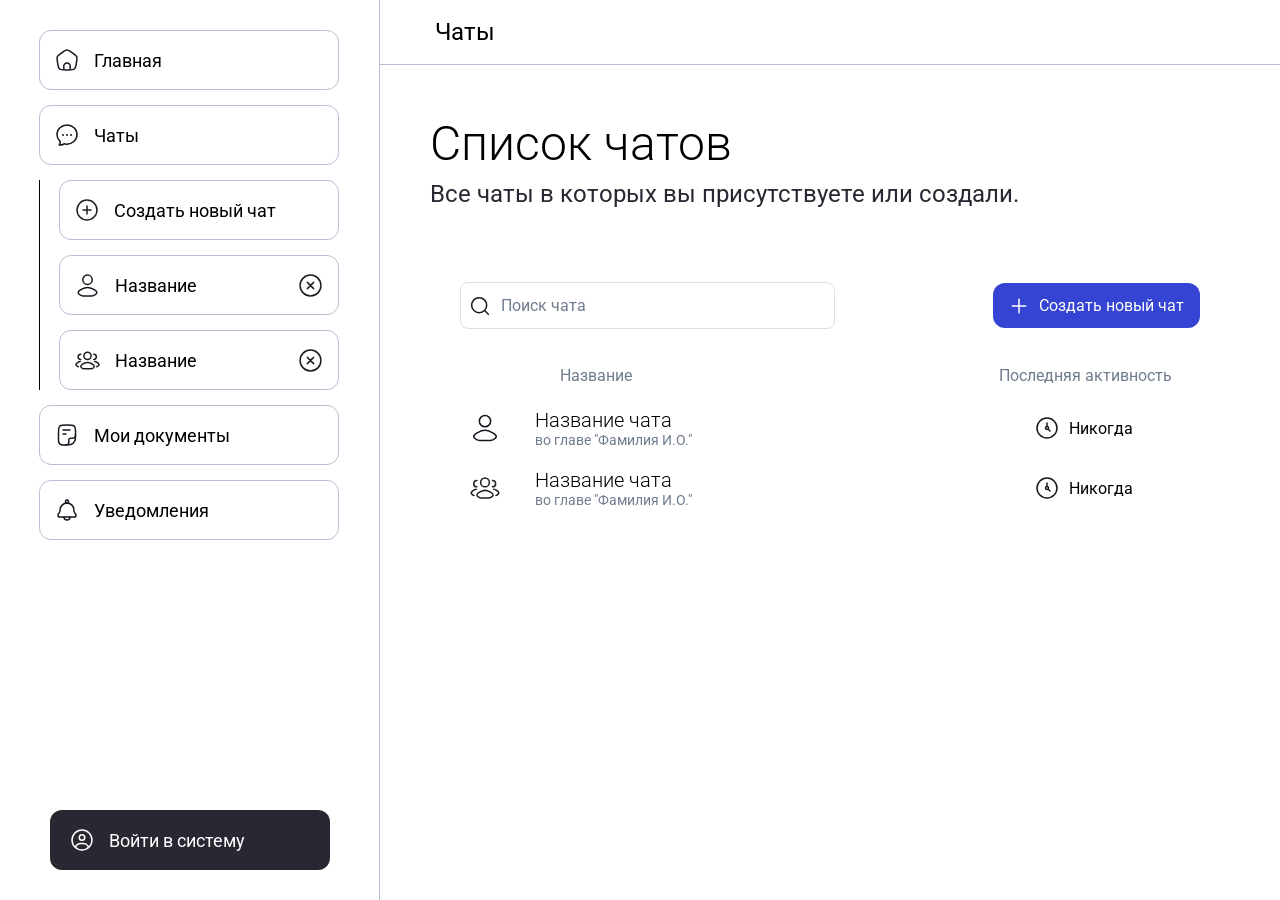
==== chats.html @ 4b4efbca "---" ====
<!DOCTYPE html>
<html lang="ru">
<head>
    <meta charset="UTF-8">
    <meta name="viewport" content="width=device-width, initial-scale=1.0">
    <title>Список чатов</title>
    <link href="https://fonts.googleapis.com/css2?family=Roboto:wght@400;700&display=swap" rel="stylesheet">
    <link rel="stylesheet" href="./general/general-style.css">
    <link rel="stylesheet" href="./general/adaptive.css">
</head>
<body>
<div class="sidebar">
    <div class="option-cont">
        <div class="option welcome-option">
            <svg width="24" height="24" viewBox="0 0 24 24" fill="none" xmlns="http://www.w3.org/2000/svg">
                <path d="M8.99944 22L8.74881 18.4911C8.61406 16.6046 10.1082 15 11.9994 15C13.8907 15 15.3848 16.6046 15.2501 18.4911L14.9994 22"
                      stroke="#14181F" stroke-width="1.5"/>
                <path d="M2.35151 13.2135C1.99849 10.9162 1.82198 9.76763 2.25629 8.74938C2.69059 7.73112 3.65415 7.03443 5.58126 5.64106L7.02111 4.6C9.41841 2.86667 10.6171 2 12.0001 2C13.3832 2 14.5818 2.86667 16.9791 4.6L18.419 5.64106C20.3461 7.03443 21.3097 7.73112 21.744 8.74938C22.1783 9.76763 22.0018 10.9162 21.6487 13.2135L21.3477 15.1724C20.8473 18.4289 20.597 20.0572 19.4291 21.0286C18.2612 22 16.5538 22 13.1389 22H10.8613C7.44646 22 5.73903 22 4.57112 21.0286C3.40321 20.0572 3.15299 18.4289 2.65255 15.1724L2.35151 13.2135Z"
                      stroke="#14181F" stroke-width="1.5" stroke-linejoin="round"/>
            </svg>
            <p>Главная</p>
        </div>
        <div class="option chats-option">
            <svg width="24" height="24" viewBox="0 0 24 24" fill="none" xmlns="http://www.w3.org/2000/svg">
                <path d="M22 11.5667C22 16.8499 17.5222 21.1334 12 21.1334C11.3507 21.1343 10.7032 21.0742 10.0654 20.9545C9.60633 20.8682 9.37678 20.8251 9.21653 20.8496C9.05627 20.8741 8.82918 20.9948 8.37499 21.2364C7.09014 21.9197 5.59195 22.161 4.15111 21.893C4.69874 21.2194 5.07275 20.4112 5.23778 19.5448C5.33778 19.0148 5.09 18.5 4.71889 18.1231C3.03333 16.4115 2 14.1051 2 11.5667C2 6.28357 6.47778 2 12 2C17.5222 2 22 6.28357 22 11.5667Z"
                      stroke="#14181F" stroke-width="1.5" stroke-linejoin="round"/>
                <path d="M11.9955 12H12.0045M15.991 12H16M8 12H8.00897" stroke="#14181F" stroke-width="2"
                      stroke-linecap="round" stroke-linejoin="round"/>
            </svg>
            <p>Чаты</p>
        </div>
        <div class="resent-chats">
            <div class="option new-chat-option">
                    <span>
                        <svg width="24" height="24" viewBox="0 0 24 24" fill="none" xmlns="http://www.w3.org/2000/svg">
                            <path d="M12 8V16M16 12L8 12" stroke="#1E1E1E" stroke-width="1.5" stroke-linecap="round"
                                  stroke-linejoin="round"/>
                            <path d="M22 12C22 6.47715 17.5228 2 12 2C6.47715 2 2 6.47715 2 12C2 17.5228 6.47715 22 12 22C17.5228 22 22 17.5228 22 12Z"
                                  stroke="#1E1E1E" stroke-width="1.5"/>
                        </svg>
                        <p>Создать новый чат</p>
                    </span>
            </div>
        </div>
        <div class="option my-document-option">
            <svg width="24" height="24" viewBox="0 0 24 24" fill="none" xmlns="http://www.w3.org/2000/svg">
                <path d="M3.5 10C3.5 6.22876 3.5 4.34315 4.7448 3.17157C5.98959 2 7.99306 2 12 2H12.7727C16.0339 2 17.6645 2 18.7969 2.79784C19.1214 3.02643 19.4094 3.29752 19.6523 3.60289C20.5 4.66867 20.5 6.20336 20.5 9.27273V11.8182C20.5 14.7814 20.5 16.2629 20.0311 17.4462C19.2772 19.3486 17.6829 20.8491 15.6616 21.5586C14.4044 22 12.8302 22 9.68182 22C7.88275 22 6.98322 22 6.26478 21.7478C5.10979 21.3424 4.19875 20.4849 3.76796 19.3979C3.5 18.7217 3.5 17.8751 3.5 16.1818V10Z"
                      stroke="#14181F" stroke-width="1.5" stroke-linejoin="round"/>
                <path d="M20.5 12C20.5 13.8409 19.0076 15.3333 17.1667 15.3333C16.5009 15.3333 15.716 15.2167 15.0686 15.3901C14.4935 15.5442 14.0442 15.9935 13.8901 16.5686C13.7167 17.216 13.8333 18.0009 13.8333 18.6667C13.8333 20.5076 12.3409 22 10.5 22"
                      stroke="#14181F" stroke-width="1.5" stroke-linecap="round" stroke-linejoin="round"/>
                <path d="M8 7H15" stroke="#14181F" stroke-width="1.5" stroke-linecap="round" stroke-linejoin="round"/>
                <path d="M8 11H11" stroke="#14181F" stroke-width="1.5" stroke-linecap="round" stroke-linejoin="round"/>
            </svg>
            <p>Мои документы</p>
        </div>
        <div class="option notification-option">
            <svg width="24" height="24" viewBox="0 0 24 24" fill="none" xmlns="http://www.w3.org/2000/svg">
                <path d="M5.15837 11.491C5.08489 12.887 5.16936 14.373 3.92213 15.3084C3.34164 15.7438 3 16.427 3 17.1527C3 18.1508 3.7818 19 4.8 19H19.2C20.2182 19 21 18.1508 21 17.1527C21 16.427 20.6584 15.7438 20.0779 15.3084C18.8306 14.373 18.9151 12.887 18.8416 11.491C18.6501 7.85223 15.6438 5 12 5C8.35617 5 5.34988 7.85222 5.15837 11.491Z"
                      stroke="#14181F" stroke-width="1.5" stroke-linecap="round" stroke-linejoin="round"/>
                <path d="M10.5 3.125C10.5 3.95343 11.1716 5 12 5C12.8284 5 13.5 3.95343 13.5 3.125C13.5 2.29657 12.8284 2 12 2C11.1716 2 10.5 2.29657 10.5 3.125Z"
                      stroke="#14181F" stroke-width="1.5"/>
                <path d="M15 19C15 20.6569 13.6569 22 12 22C10.3431 22 9 20.6569 9 19" stroke="#14181F"
                      stroke-width="1.5" stroke-linecap="round" stroke-linejoin="round"/>
            </svg>
            <p>Уведомления</p>
        </div>
    </div>
    <div class="profile profile-option">
        <svg width="24" height="24" viewBox="0 0 24 24" fill="none" xmlns="http://www.w3.org/2000/svg">
            <path d="M22 12C22 17.5228 17.5228 22 12 22C6.47715 22 2 17.5228 2 12C2 6.47715 6.47715 2 12 2C17.5228 2 22 6.47715 22 12Z"
                  stroke="#FFFFFF" stroke-width="1.5"/>
            <path d="M14.75 9.5C14.75 11.0188 13.5188 12.25 12 12.25C10.4812 12.25 9.25 11.0188 9.25 9.5C9.25 7.98122 10.4812 6.75 12 6.75C13.5188 6.75 14.75 7.98122 14.75 9.5Z"
                  stroke="#FFFFFF" stroke-width="1.5"/>
            <path d="M5.49994 19.0001L6.06034 18.0194C6.95055 16.4616 8.60727 15.5001 10.4016 15.5001H13.5983C15.3926 15.5001 17.0493 16.4616 17.9395 18.0194L18.4999 19.0001"
                  stroke="#FFFFFF" stroke-width="1.5" stroke-linecap="round" stroke-linejoin="round"/>
        </svg>
        <p>Войти в систему</p>
    </div>
</div>
<div class="right-side">
    <div class="path">
        <p>Чаты</p>
        <svg onclick="document.querySelector('.burger-menu').classList.toggle('active')" width="24" height="24"
             viewBox="0 0 24 24" fill="none" xmlns="http://www.w3.org/2000/svg">
            <path fill-rule="evenodd" clip-rule="evenodd"
                  d="M3 5C3 4.44772 3.44772 4 4 4L20 4C20.5523 4 21 4.44772 21 5C21 5.55229 20.5523 6 20 6L4 6C3.44772 6 3 5.55228 3 5Z"
                  fill="#14181F"/>
            <path fill-rule="evenodd" clip-rule="evenodd"
                  d="M3 12C3 11.4477 3.44772 11 4 11L20 11C20.5523 11 21 11.4477 21 12C21 12.5523 20.5523 13 20 13L4 13C3.44772 13 3 12.5523 3 12Z"
                  fill="#14181F"/>
            <path fill-rule="evenodd" clip-rule="evenodd"
                  d="M3 19C3 18.4477 3.44772 18 4 18L20 18C20.5523 18 21 18.4477 21 19C21 19.5523 20.5523 20 20 20L4 20C3.44772 20 3 19.5523 3 19Z"
                  fill="#14181F"/>
        </svg>
        <div class="burger-menu">
            <div class="option-cont">
                <div class="option active">
                    <svg width="24" height="24" viewBox="0 0 24 24" fill="none" xmlns="http://www.w3.org/2000/svg">
                        <path d="M8.99944 22L8.74881 18.4911C8.61406 16.6046 10.1082 15 11.9994 15C13.8907 15 15.3848 16.6046 15.2501 18.4911L14.9994 22"
                              stroke="#14181F" stroke-width="1.5"/>
                        <path d="M2.35151 13.2135C1.99849 10.9162 1.82198 9.76763 2.25629 8.74938C2.69059 7.73112 3.65415 7.03443 5.58126 5.64106L7.02111 4.6C9.41841 2.86667 10.6171 2 12.0001 2C13.3832 2 14.5818 2.86667 16.9791 4.6L18.419 5.64106C20.3461 7.03443 21.3097 7.73112 21.744 8.74938C22.1783 9.76763 22.0018 10.9162 21.6487 13.2135L21.3477 15.1724C20.8473 18.4289 20.597 20.0572 19.4291 21.0286C18.2612 22 16.5538 22 13.1389 22H10.8613C7.44646 22 5.73903 22 4.57112 21.0286C3.40321 20.0572 3.15299 18.4289 2.65255 15.1724L2.35151 13.2135Z"
                              stroke="#14181F" stroke-width="1.5" stroke-linejoin="round"/>
                    </svg>
                    <p>Главная</p>
                </div>
                <div class="option">
                    <svg width="24" height="24" viewBox="0 0 24 24" fill="none" xmlns="http://www.w3.org/2000/svg">
                        <path d="M22 11.5667C22 16.8499 17.5222 21.1334 12 21.1334C11.3507 21.1343 10.7032 21.0742 10.0654 20.9545C9.60633 20.8682 9.37678 20.8251 9.21653 20.8496C9.05627 20.8741 8.82918 20.9948 8.37499 21.2364C7.09014 21.9197 5.59195 22.161 4.15111 21.893C4.69874 21.2194 5.07275 20.4112 5.23778 19.5448C5.33778 19.0148 5.09 18.5 4.71889 18.1231C3.03333 16.4115 2 14.1051 2 11.5667C2 6.28357 6.47778 2 12 2C17.5222 2 22 6.28357 22 11.5667Z"
                              stroke="#14181F" stroke-width="1.5" stroke-linejoin="round"/>
                        <path d="M11.9955 12H12.0045M15.991 12H16M8 12H8.00897" stroke="#14181F" stroke-width="2"
                              stroke-linecap="round" stroke-linejoin="round"/>
                    </svg>
                    <p>Чаты</p>
                </div>
                <div class="resent-chats">
                    <div class="option">
                    <span>
                        <svg width="24" height="24" viewBox="0 0 24 24" fill="none" xmlns="http://www.w3.org/2000/svg">
                            <path d="M12 8V16M16 12L8 12" stroke="#1E1E1E" stroke-width="1.5" stroke-linecap="round"
                                  stroke-linejoin="round"/>
                            <path d="M22 12C22 6.47715 17.5228 2 12 2C6.47715 2 2 6.47715 2 12C2 17.5228 6.47715 22 12 22C17.5228 22 22 17.5228 22 12Z"
                                  stroke="#1E1E1E" stroke-width="1.5"/>
                        </svg>
                        <p>Создать новый чат</p>
                    </span>
                    </div>
                </div>
                <div class="option">
                    <svg width="24" height="24" viewBox="0 0 24 24" fill="none" xmlns="http://www.w3.org/2000/svg">
                        <path d="M3.5 10C3.5 6.22876 3.5 4.34315 4.7448 3.17157C5.98959 2 7.99306 2 12 2H12.7727C16.0339 2 17.6645 2 18.7969 2.79784C19.1214 3.02643 19.4094 3.29752 19.6523 3.60289C20.5 4.66867 20.5 6.20336 20.5 9.27273V11.8182C20.5 14.7814 20.5 16.2629 20.0311 17.4462C19.2772 19.3486 17.6829 20.8491 15.6616 21.5586C14.4044 22 12.8302 22 9.68182 22C7.88275 22 6.98322 22 6.26478 21.7478C5.10979 21.3424 4.19875 20.4849 3.76796 19.3979C3.5 18.7217 3.5 17.8751 3.5 16.1818V10Z"
                              stroke="#14181F" stroke-width="1.5" stroke-linejoin="round"/>
                        <path d="M20.5 12C20.5 13.8409 19.0076 15.3333 17.1667 15.3333C16.5009 15.3333 15.716 15.2167 15.0686 15.3901C14.4935 15.5442 14.0442 15.9935 13.8901 16.5686C13.7167 17.216 13.8333 18.0009 13.8333 18.6667C13.8333 20.5076 12.3409 22 10.5 22"
                              stroke="#14181F" stroke-width="1.5" stroke-linecap="round" stroke-linejoin="round"/>
                        <path d="M8 7H15" stroke="#14181F" stroke-width="1.5" stroke-linecap="round"
                              stroke-linejoin="round"/>
                        <path d="M8 11H11" stroke="#14181F" stroke-width="1.5" stroke-linecap="round"
                              stroke-linejoin="round"/>
                    </svg>
                    <p>Мои документы</p>
                </div>
                <div class="option">
                    <svg width="24" height="24" viewBox="0 0 24 24" fill="none" xmlns="http://www.w3.org/2000/svg">
                        <path d="M5.15837 11.491C5.08489 12.887 5.16936 14.373 3.92213 15.3084C3.34164 15.7438 3 16.427 3 17.1527C3 18.1508 3.7818 19 4.8 19H19.2C20.2182 19 21 18.1508 21 17.1527C21 16.427 20.6584 15.7438 20.0779 15.3084C18.8306 14.373 18.9151 12.887 18.8416 11.491C18.6501 7.85223 15.6438 5 12 5C8.35617 5 5.34988 7.85222 5.15837 11.491Z"
                              stroke="#14181F" stroke-width="1.5" stroke-linecap="round" stroke-linejoin="round"/>
                        <path d="M10.5 3.125C10.5 3.95343 11.1716 5 12 5C12.8284 5 13.5 3.95343 13.5 3.125C13.5 2.29657 12.8284 2 12 2C11.1716 2 10.5 2.29657 10.5 3.125Z"
                              stroke="#14181F" stroke-width="1.5"/>
                        <path d="M15 19C15 20.6569 13.6569 22 12 22C10.3431 22 9 20.6569 9 19" stroke="#14181F"
                              stroke-width="1.5" stroke-linecap="round" stroke-linejoin="round"/>
                    </svg>
                    <p>Уведомления</p>
                </div>
            </div>
            <div class="profile">
                <svg width="24" height="24" viewBox="0 0 24 24" fill="none" xmlns="http://www.w3.org/2000/svg">
                    <path d="M22 12C22 17.5228 17.5228 22 12 22C6.47715 22 2 17.5228 2 12C2 6.47715 6.47715 2 12 2C17.5228 2 22 6.47715 22 12Z"
                          stroke="#FFFFFF" stroke-width="1.5"/>
                    <path d="M14.75 9.5C14.75 11.0188 13.5188 12.25 12 12.25C10.4812 12.25 9.25 11.0188 9.25 9.5C9.25 7.98122 10.4812 6.75 12 6.75C13.5188 6.75 14.75 7.98122 14.75 9.5Z"
                          stroke="#FFFFFF" stroke-width="1.5"/>
                    <path d="M5.49994 19.0001L6.06034 18.0194C6.95055 16.4616 8.60727 15.5001 10.4016 15.5001H13.5983C15.3926 15.5001 17.0493 16.4616 17.9395 18.0194L18.4999 19.0001"
                          stroke="#FFFFFF" stroke-width="1.5" stroke-linecap="round" stroke-linejoin="round"/>
                </svg>
                <p>Войти в систему</p>
            </div>
        </div>
    </div>
    <div class="title">
        <h1>Список чатов</h1>
        <p>Все чаты в которых вы присутствуете или создали.</p>
    </div>
    <div class="search-cont">
        <label>
            <svg width="20" height="20" viewBox="0 0 20 20" fill="none" xmlns="http://www.w3.org/2000/svg">
                <path d="M14.5834 14.5833L18.3334 18.3333" stroke="#14181F" stroke-width="1.5" stroke-linecap="round"
                      stroke-linejoin="round"/>
                <path d="M16.6667 9.16667C16.6667 5.02453 13.3089 1.66667 9.16675 1.66667C5.02461 1.66667 1.66675 5.02453 1.66675 9.16667C1.66675 13.3088 5.02461 16.6667 9.16675 16.6667C13.3089 16.6667 16.6667 13.3088 16.6667 9.16667Z"
                      stroke="#14181F" stroke-width="1.5" stroke-linejoin="round"/>
            </svg>
            <input type="text" placeholder="Поиск чата">
        </label>
        <button>
            <svg width="20" height="20" viewBox="0 0 20 20" fill="none" xmlns="http://www.w3.org/2000/svg">
                <path d="M10 3.33333V16.6667" stroke="white" stroke-width="1.5" stroke-linecap="round"
                      stroke-linejoin="round"/>
                <path d="M3.33334 10H16.6667" stroke="white" stroke-width="1.5" stroke-linecap="round"
                      stroke-linejoin="round"/>
            </svg>
            <p>Создать новый чат</p>
        </button>
    </div>
    <div class="chat-table">
        <div class="first-row">
            <p>Название</p>
            <p>Последняя активность</p>
        </div>
        <div class="row">
            <div class="info-cont">
                <svg width="30" height="30" viewBox="0 0 30 30" fill="none" xmlns="http://www.w3.org/2000/svg">
                    <path d="M8.22197 19.352C6.45351 20.405 1.81671 22.5551 4.64083 25.2457C6.02039 26.56 7.55686 27.5 9.48859 27.5H20.5114C22.4431 27.5 23.9796 26.56 25.3592 25.2457C28.1833 22.5551 23.5465 20.405 21.778 19.352C17.631 16.8827 12.369 16.8827 8.22197 19.352Z"
                          stroke="#14181F" stroke-width="1.5" stroke-linecap="round" stroke-linejoin="round"/>
                    <path d="M20.625 8.125C20.625 11.2316 18.1066 13.75 15 13.75C11.8934 13.75 9.375 11.2316 9.375 8.125C9.375 5.0184 11.8934 2.5 15 2.5C18.1066 2.5 20.625 5.0184 20.625 8.125Z"
                          stroke="#14181F" stroke-width="1.5"/>
                </svg>
                <div class="title">
                    <h2>Название чата</h2>
                    <p>во главе "Фамилия И.О."</p>
                </div>
            </div>
            <div class="last-activity-cont">
                <svg width="24" height="24" viewBox="0 0 24 24" fill="none" xmlns="http://www.w3.org/2000/svg">
                    <path d="M12 22C17.5228 22 22 17.5228 22 12C22 6.47715 17.5228 2 12 2C6.47715 2 2 6.47715 2 12C2 17.5228 6.47715 22 12 22Z"
                          stroke="#14181F" stroke-width="1.5"/>
                    <path d="M12.0083 10.5083C11.1799 10.5083 10.5083 11.1799 10.5083 12.0083C10.5083 12.8367 11.1799 13.5083 12.0083 13.5083C12.8367 13.5083 13.5083 12.8367 13.5083 12.0083C13.5083 11.1799 12.8367 10.5083 12.0083 10.5083ZM12.0083 10.5083V6.99915M15.0152 15.0199L13.0666 13.0713"
                          stroke="#14181F" stroke-width="1.5" stroke-linecap="round" stroke-linejoin="round"/>
                </svg>
                <p>Никогда</p>
            </div>
        </div>
        <div class="row">
            <div class="info-cont">
                <svg width="30" height="30" viewBox="0 0 30 30" fill="none" xmlns="http://www.w3.org/2000/svg">
                    <rect width="30" height="30" fill="none"/>
                    <path d="M25.9674 22.5C26.9041 22.5 27.649 21.9106 28.3179 21.0864C29.6873 19.3993 27.439 18.051 26.5816 17.3908C25.7099 16.7195 24.7366 16.3393 23.7499 16.25M22.4999 13.75C24.2258 13.75 25.6249 12.3509 25.6249 10.625C25.6249 8.89911 24.2258 7.5 22.4999 7.5"
                          stroke="#1E1E1E" stroke-width="1.5" stroke-linecap="round"/>
                    <path d="M4.03232 22.5C3.0957 22.5 2.35071 21.9106 1.68181 21.0864C0.312489 19.3993 2.56072 18.051 3.41818 17.3908C4.28985 16.7195 5.26311 16.3393 6.24988 16.25M6.87488 13.75C5.14899 13.75 3.74988 12.3509 3.74988 10.625C3.74988 8.89911 5.14899 7.5 6.87488 7.5"
                          stroke="#1E1E1E" stroke-width="1.5" stroke-linecap="round"/>
                    <path d="M10.1046 18.889C8.82741 19.6787 5.47861 21.2914 7.51825 23.3093C8.5146 24.295 9.62428 25 11.0194 25H18.9803C20.3755 25 21.4852 24.295 22.4815 23.3093C24.5211 21.2914 21.1723 19.6787 19.8951 18.889C16.9001 17.037 13.0997 17.037 10.1046 18.889Z"
                          stroke="#1E1E1E" stroke-width="1.5" stroke-linecap="round" stroke-linejoin="round"/>
                    <path d="M19.3749 9.375C19.3749 11.7912 17.4161 13.75 14.9999 13.75C12.5836 13.75 10.6249 11.7912 10.6249 9.375C10.6249 6.95875 12.5836 5 14.9999 5C17.4161 5 19.3749 6.95875 19.3749 9.375Z"
                          stroke="#1E1E1E" stroke-width="1.5"/>
                </svg>
                <div class="title">
                    <h2>Название чата</h2>
                    <p>во главе "Фамилия И.О."</p>
                </div>
            </div>
            <div class="last-activity-cont">
                <svg width="24" height="24" viewBox="0 0 24 24" fill="none" xmlns="http://www.w3.org/2000/svg">
                    <path d="M12 22C17.5228 22 22 17.5228 22 12C22 6.47715 17.5228 2 12 2C6.47715 2 2 6.47715 2 12C2 17.5228 6.47715 22 12 22Z"
                          stroke="#14181F" stroke-width="1.5"/>
                    <path d="M12.0083 10.5083C11.1799 10.5083 10.5083 11.1799 10.5083 12.0083C10.5083 12.8367 11.1799 13.5083 12.0083 13.5083C12.8367 13.5083 13.5083 12.8367 13.5083 12.0083C13.5083 11.1799 12.8367 10.5083 12.0083 10.5083ZM12.0083 10.5083V6.99915M15.0152 15.0199L13.0666 13.0713"
                          stroke="#14181F" stroke-width="1.5" stroke-linecap="round" stroke-linejoin="round"/>
                </svg>
                <p>Никогда</p>
            </div>
        </div>
    </div>
</div>
<script src="./general/sidebar.js"></script>
</body>
</html>
---- general/general-style.css ----
* {
    padding: 0;
    margin: 0;
}

a {
    text-decoration: none;
}

a, p, button, label, div, h1, h2, input, textarea {
    font-family: "Roboto", 'Times New Roman', serif;
}

div, label, form, span, button {
    box-sizing: border-box;
    position: relative;
    display: flex;
    flex-direction: column;
}

body {
    min-height: 100vh;
    display: flex;
    flex-direction: row;

}

html {
    width: 100%;
}


.sidebar, .burger-menu {
    padding: 30px;
    justify-content: space-between;
}

.sidebar, .sidebar .option-cont,
.burger-menu, .burger-menu .option-cont {
    width: 454px;
    border-right: 1px solid #BBBDD3;
    align-items: center;
    gap: 15px;
}

.option {
    user-select: none;
    transition: all 0.15s;
}

.sidebar .option,
.burger-menu .option {
    height: 70px;
    width: 340px;
    border-radius: 12px;
    flex-direction: row;
    gap: 15px;
    align-items: center;
    padding-left: 15px;
    color: #000000;
    font-size: 20px;
    cursor: pointer;
    border: 1px solid #BBBDD3;
}


.sidebar .active, .sidebar .active path,
.burger-menu .active, .burger-menu .active path {
    background-color: #3544D2;
    color: #FFFFFF;
    stroke: #FFFFFF;
}

.sidebar .option.active:hover,
.burger-menu .option.active:hover {
    background-color: #3544D2;
    cursor: auto;
}

.sidebar .option:hover, .sidebar .option:hover path,
.burger-menu .option:hover, .burger-menu .option:hover path {
    background-color: #F8F8F8;
}

.sidebar .resent-chats,
.burger-menu .resent-chats{
    border-left: 1px solid #000000;
    width: 340px;
    gap: 15px;
    align-items: flex-end;
    /* display: none; */
}

.burger-menu .resent-chats {
    border: 0;
    border-right: 1px solid #000000;
    align-items: flex-start;
}

.sidebar .resent-chats .option span,
.burger-menu .resent-chats .option span{
    flex-direction: row;
    height: 100%;
    align-items: center;
    gap: 15px;
}

.sidebar .resent-chats .option,
.burger-menu .resent-chats .option {
    height: 70px;
    width: 315px;
    gap: 15px;
    flex-direction: row;
    align-items: center;
    padding: 0 15px;
    justify-content: space-between;
}

.sidebar .resent-chats .option.active,
.burger-menu .resent-chats .option.active {
    background-color: #357ED2;
}

.sidebar .profile,
.burger-menu .profile{
    height: 80px;
    width: 340px;
    flex-direction: row;
    font-size: 20px;
    background-color: #272831;
    border: 0;
    border-radius: 12px;
    padding: 0 20px;
    gap: 15px;
    align-items: center;
    user-select: none;
    cursor: pointer;
}

.sidebar .profile p,
.burger-menu .profile p {
    color: #FFFFFF;
}

.sidebar .profile:hover p, .sidebar .profile:hover path,
.burger-menu .profile:hover p, .burger-menu .profile:hover path{
    color: #E0E0E0;
    stroke: #E0E0E0;
}

body .right-side {
    width: 100%;
    max-height: 100vh;
    overflow-y: auto;
    padding-top: 65px;
    overflow-x: hidden;
}

.path .burger-menu {
    display: none;
    position: absolute;
    z-index: 10;
    top: calc(100% + 1px);
    right: -340px;
    background-color: #FFFFFF;
    min-height: calc(100vh - 66px);
    height: auto;
    border-left: 1px solid #BBBDD3;
    transition: all 0.15s;
}

.path .active {
    right: 0;
}

.path .burger-menu .option-cont {
    border: 0;
}

.path .path2 {
    flex-direction: row;
    overflow-x: auto;
    white-space: nowrap;
    height: 100%;
    align-items: center;
    margin-right: 20px;
}

.path svg {
    display: none;
    cursor: pointer;
    padding: 5px;
}

.path {
    position: absolute;
    top: 0;
    height: 65px;
    width: 100%;
    border-bottom: 1px solid #BBBDD3;
    align-items: center;
    font-size: 24px;
    padding: 0 50px;
    user-select: none;
    flex-direction: row;
    justify-content: space-between;
}

.path p {
    padding: 5px;
    user-select: text;
}

.path a, .path .slash {
    color: #5B6574;
    user-select: none;
    text-decoration: none;
    padding: 5px;
}

.path a:hover {
    text-decoration: underline;
    cursor: pointer;
}

.title {
    margin: 50px;
}

.title h1 {
    height: 65px;
    font-size: 48px;
    font-weight: 300;
}

.title p {
    color: #272831;
    font-size: 24px;
}

/*                                          */
/*              welcome-style               */
/*                                          */

.welcome-block-cont {
    width: 100%;
    flex-direction: row;
    justify-content: space-evenly;
    margin-top: 50px;
}

.block {
    width: 390px;
    height: 520px;
    padding: 50px;
    border-radius: 20px;
    border: 0;
}

.block .block-title {
    font-size: 24px;
    margin-top: 25px;
    color: #32333D;
}

.block p {
    margin-top: 25px;
    color: #5B6574;
}

.block button {
    position: absolute;
    flex-direction: row;
    align-items: center;
    justify-content: center;
    gap: 20px;
    width: 290px;
    bottom: 50px;
    border: 0;
    border-radius: 25px;
    height: 65px;
    background-color: #00A81C;
    cursor: pointer;
}

.block button p {
    font-size: 20px;
    color: #FFFFFF;
    margin: 0;
}

.my-document {
    background-color: #D4FCF3;
}

.my-document path {
    stroke: #88D8CB;
}

.create-new-chat {
    background-color: #E0EDFF;
}

.create-new-chat path {
    stroke: #97B9EF;
}

/*                                      */
/*              chats-style             */
/*                                      */

.search-cont {
    width: 100%;
    margin-top: 25px;
    padding: 0 80px;
    height: 45px;
    flex-direction: row;
    justify-content: space-between;
}

.search-cont input {
    height: 100%;
    position: absolute;
    width: 100%;
    border: 1px solid #DCE0E5;
    border-radius: 8px;
    padding-left: 40px;
    align-items: center;
    font-size: 16px;
}

.search-cont label {
    justify-content: center;
    width: 30%;
    min-width: 300px;
}

.search-cont label svg {
    margin-left: 10px;
    z-index: 1;
}

.search-cont input::placeholder {
    color: #6F7C8E;
}

.search-cont button {
    height: 100%;
    background-color: #3544D2;
    align-items: center;
    color: #FFFFFF;
    flex-direction: row;
    gap: 10px;
    padding: 10px 16px;
    font-size: 16px;
    border: 0;
    border-radius: 12px;
    cursor: pointer;
}

.chat-table {
    margin-top: 25px;
    width: 100%;
}

.chat-table .first-row {
    height: 45px;
    width: 100%;
    padding: 0 12% 0 20%;
    color: #6F7C8E;
    flex-direction: row;
    align-items: center;
    justify-content: space-between;
}

.chat-table .row {
    width: 100%;
    height: 60px;
    padding: 0 5% 0 10%;
    flex-direction: row;
    justify-content: space-between;
    cursor: pointer;
}

.chat-table .row:hover {
    background-color: #F8F8F8;
}

.chat-table .info-cont {
    flex-direction: row;
    gap: 35px;
    align-items: center;
    height: 100%;
}

.chat-table .title {
    height: 100%;
    padding: 10px 0 15px 0;
    margin: 0;
    justify-content: space-between;
}

.chat-table .title h2 {
    font-size: 20px;
    width: 200px;
    font-weight: 300;
}

.chat-table .title p {
    font-size: 14px;
    width: 200px;
    color: #6F7C8E;
}

.chat-table .last-activity-cont {
    flex-direction: row;
    height: 100%;
    align-items: center;
    width: 200px;
    gap: 10px;
}

/*                                          */
/*              chat-view-style             */
/*                                          */

.chat-view-block-cont {
    flex-wrap: wrap;
    row-gap: 30px;
    width: 100%;
    flex-direction: row;
    justify-content: space-evenly;
    margin-top: 125px;
    margin-bottom: 40px;
    gap: 15px;
    padding: 0 15px;
}

.chat-view-block-cont .block {
    width: 320px;
    height: 460px;
    padding: 30px;
}

.chat-view-block-cont .block button {
    width: 260px;
    height: 60px;
}

.create-new-document {
    background-color: #E0EDFF;
}

.create-new-document path {
    stroke: #97B9EF;
}

.chat-document-list {
    background-color: #FFEDDF;
}

.chat-document-listdocument path {
    stroke: #E5AFB0;
}

.person-edit {
    background-color: #DBFFE1;
}

.person-edit path {
    stroke: #70C4B3;
}

/*                                              */
/*              person-list-style               */
/*                                              */

.person-search {
    justify-content: space-between;
}

.person-list-table {
    width: 100%;
    margin-top: 25px;
    margin-bottom: 100px;
    overflow-x: auto;
}

.person-list-table .row {
    width: 100%;
    height: 45px;
    padding: 0 3%;
    flex-direction: row;
    justify-content: space-between;
    border-bottom: 1px solid #DCE0E5;
}

.person-list-table .row:hover {
    background-color: #F8F8F8;
}

.person-list-table div.first-row:hover {
    background-color: #FFFFFF;
}

.person-list-table .first-column {
    flex-direction: row;
}

.person-list-table .second-column {
    flex-direction: row;
}

.person-list-table .icon-cell {
    width: 45px;
    align-items: center;
    justify-content: center;
}

.person-list-table .name-cell {
    width: 300px;
    justify-content: center;
    padding-left: 10px;
}

.person-list-table .status-cell {
    width: 200px;
    padding-right: 10px;
    flex-direction: row;
    justify-content: flex-end;
    align-items: center;

}

.person-list-table .first-row .status-cell {
    justify-content: center;
}

.person-list-table .action-cell {
    width: 100px;
    justify-content: center;
    align-items: center;
}

.person-list-table .action-cell div {
    gap: 10px;
    flex-direction: row;
}

.status-cell .wait, .status-cell .free, .status-cell .closed {
    flex-direction: row;
    align-items: center;
    border: 0;
    border-radius: 25px;
    gap: 5px;
    padding: 5px 10px;
}

.status-cell .wait {
    color: #DB6E00;
    background-color: #FFED9E;
}

.status-cell .free {
    color: #00A81C;
    background-color: #BEFEC7;
}

.status-cell .closed {
    color: #DF0C3D;
    background-color: #FFDEE0;
}

/*                                              */
/*              notification-style              */
/*                                              */

.notification-right-side {
    max-height: 100vh;
}

.notification-table {
    width: 100%;
    overflow-y: auto;
}

.notification-table .row {
    width: 100%;
    padding: 15px 120px;
    flex-direction: row;
    align-items: center;
    justify-content: space-between;
}

.first-row {
    width: 100%;
    padding: 15px 120px;
    flex-direction: row;
    align-items: center;
    justify-content: space-between;
}

.first-row .date {
    height: 100%;
    width: 240px;
    padding: 0 10px;
    flex-direction: row;
    margin-left: 25px;
}

.first-row .text {
    height: 100%;
    width: 600px;
    padding: 0 10px;
    margin-right: 100px;
    flex-wrap: wrap;
    flex-direction: row;
}

.first-row .action {
    height: 100%;
    padding: 0 10px;
}

.notification-table .new rect {
    fill: #357ED2;
}

.notification-table .row:hover {
    background-color: #EEEEEE;
    cursor: pointer;
}

.notification-table .new, .notification-table .old {
    height: 100%;
    width: 15px;
}

.notification-table .date {
    height: 100%;
    width: 240px;
    padding: 0 10px;
    flex-direction: row;
    gap: 10px;
}

.notification-table .text {
    height: 100%;
    width: 600px;
    padding: 0 10px;
    margin-right: 150px;
    flex-wrap: wrap;
    flex-direction: row;
}

.notification-table .text a {
    color: #000000;
}

.notification-table .text span {
    flex-direction: row;
    gap: 25px;
}

.notification-table .text a:hover {
    text-decoration: underline;
}

.notification-table .text .green {
    color: #00A81C;
}

.notification-table .text .yellow {
    color: #DB6E00;
}

.notification-table .text .red {
    color: #DF0C3D;
}

.notification-table .action {
    height: 100%;
    padding: 0 10px;
}

/*                                              */
/*              new-chat-style                  */
/*                                              */

.create-new-chat-general-info, .create-new-chat-users-info {
    padding-left: 100px;
    width: 100%;
    gap: 25px;
    margin-top: 40px;
}

.create-new-chat-general-info {
    margin-top: -10px;
}

.create-new-chat-general-info h2, .create-new-chat-users-info h2 {
    color: #32333D;
    font-size: 24px;
    font-weight: 400;
}

.create-new-chat-general-info .input-cont, .create-new-chat-users-info .input-cont {
    margin-left: 25px;
    width: 240px;
    height: 50px;
    border: 1px solid #5B6574;
    border-radius: 12px;
}

.create-new-chat-general-info .input-cont label, .create-new-chat-users-info .input-cont label {
    z-index: 1;
    position: absolute;
    width: auto;
    height: 100%;
    top: 0;
    left: 18px;
    font-size: 18px;
    color: #5B6574;
    justify-content: center;
    user-select: none;
    background-color: #FFFFFF;
    border-radius: 12px;
    transition: all 0.1s;
}

.create-new-chat-general-info .input-cont input, .create-new-chat-users-info .input-cont input {
    position: absolute;
    height: 100%;
    width: 99%;
    border-radius: 12px;
    border: none;
    outline: none;
    padding: 0 14px;
    justify-content: center;
    box-sizing: border-box;
    z-index: 2;
    font-size: 18px;
    background-color: rgba(0, 0, 0, 0);
}

.create-new-chat-general-info .input-cont2 {
    margin-left: 25px;
    width: 500px;
    height: 165px;
    border: 1px solid #5B6574;
    border-radius: 12px;
}

.create-new-chat-general-info .input-cont2 label {
    z-index: 1;
    position: absolute;
    width: auto;
    height: 100%;
    top: 0;
    left: 18px;
    padding-top: 14px;
    font-size: 18px;
    color: #5B6574;
    user-select: none;
    background-color: #FFFFFF;
    border-radius: 12px;
    transition: all 0.1s;
}

.create-new-chat-general-info .input-cont2 textarea {
    position: absolute;
    height: 100%;
    width: 99%;
    top: 0;
    left: 4px;
    border-radius: 12px;
    border: none;
    outline: none;
    padding: 14px;
    box-sizing: border-box;
    flex-wrap: wrap;
    z-index: 2;
    font-size: 18px;
    background-color: rgba(0, 0, 0, 0);
    resize: none;
}

.create-new-chat-general-info .input-cont2 .counter {
    position: absolute;
    font-size: 12px;
    bottom: 2px;
    right: 5px;
    width: 60px;
}

.create-new-chat-users-info .input-cont {
    width: 340px;
}

.create-new-chat-users-info .input-cont input {
    padding-left: 44px;
}

.create-new-chat-users-info .input-cont label {
    left: 44px;
}

.create-new-chat-users-info .input-cont svg {
    position: absolute;
    align-items: center;
    height: 100%;
    left: 12px;
    z-index: 3;
}

.create-new-chat-users-info .input-cont .person-list-cont {
    max-height: 200px;
    overflow-x: auto;
    width: 100%;
    position: absolute;
    top: 110%;
    border: 1px solid #5B6574;
    border-radius: 8px;
    display: none;
    z-index: 22;
    background-color: #FFFFFF;
}

.create-new-chat-users-info .input-cont .person-list-cont p {
    padding: 12px;
    font-size: 16px;
    width: 100%;
    user-select: none;
    cursor: pointer;
    box-sizing: border-box;
}

.create-new-chat-users-info .input-cont .person-list-cont p:hover {
    background-color: #F8F8F8;
}

.create-new-chat-users-info .checkbox-cont {
    flex-direction: row;
    gap: 10px;
    margin-left: 26px;
    margin-bottom: 120px;
}

.create-new-chat-users-info .checkbox-cont .checkbox {
    height: 30px;
    width: 30px;
    border: 3px solid #B6C1CA;
    border-radius: 10px;
    background-color: #DFDFDF;
    align-items: center;
    justify-content: center;
}

.create-new-chat-users-info .checkbox-cont .checkbox svg {
    display: none;
}

.create-new-chat-users-info .checkbox-cont input {
    height: 100%;
    width: 100%;
    opacity: 0;
    position: absolute;
    z-index: 1;
    cursor: pointer;
}

.create-new-chat-users-info .checkbox-cont label {
    height: 100%;
    font-size: 22px;
    justify-content: center;
}

.create-new-chat-button {
    width: 290px;
    min-height: 65px;
    align-items: center;
    justify-content: center;
    font-size: 20px;
    border: 0;
    border-radius: 20px;
    background-color: #00A81C;
    color: #FFFFFF;
    align-self: flex-end;
    margin: 0 70px 100px 0;
    cursor: pointer;
}

.create-new-chat-users-info .selected-people-cont {
    width: 340px;
    border-left: 1px solid #5B6574;
    margin-left: 26px;
}

.create-new-chat-users-info .selected-people-cont .row {
    flex-direction: row;
    justify-content: space-between;
    padding: 0 15px;
    height: 60px;
    align-items: center;
}

.create-new-chat-users-info .selected-people-cont p {
    max-width: 220px;
    font-size: 20px;
}

/*                                              */
/*              chat-tasks-style                */
/*                                              */

.tasks-search-cont {
    border-bottom: 1px solid #BBBDD3;
    height: 70px;
    padding: 0 50px 30px 50px;
}

.tasks-list-cont {
    width: 100%;
    overflow-x: auto;
    min-height: 100%;
}

.tasks-list-cont .row {
    border-bottom: 1px solid #BBBDD3;
    min-width: 900px;
}

.task-title-row {
    flex-direction: row;
    justify-content: space-between;
    padding: 15px 5%;
    width: 100%;
}

.task-title-row h1 {
    font-size: 28px;
    font-weight: 300;
}

.task-title-row .action-cont {
    flex-direction: row;
    gap: 10px;
}

.task-title-row .action-cont button {
    flex-direction: row;
    gap: 10px;
    align-items: center;
    padding: 0 10px;
    border: 0;
    border-radius: 12px;
    height: 40px;
    cursor: pointer;
}

.add-new-task-for-task {
    background-color: #3544D2;
    color: #FFFFFF;
}

.del-task-button {
    background-color: #FFFFFF;
    color: #DF0C3D;
}

.del-task-button:hover {
    background-color: #F8F8F8;
}

.tasks-for-task-cont {
    min-width: 100%;
}

.tasks-for-task-cont .row {
    flex-direction: row;
    justify-content: space-between;
    border: 0;
    height: 60px;
    padding: 0 20px;
    align-items: center;
}

.tasks-for-task-cont .row:hover {
    background-color: #F8F8F8;
}

.tasks-for-task-cont .metadata .number {
    width: 40px;
    font-size: 18px;
}

.tasks-for-task-cont .metadata {
    flex-direction: row;
}

.tasks-for-task-cont .metadata .title {
    min-width: 300px;
    font-size: 18px;
    margin: 0;
}

.tasks-for-task-cont .action-cont {
    height: 100%;
    flex-direction: row;
    align-items: center;
    gap: 15px;
    width: 410px;
    justify-content: flex-end;
}

.del-task-for-task-button {
    border: 0;
    background-color: #FFFFFF;
    cursor: pointer;
}

.tasks-for-task-cont .status {
    border: 0;
    border-radius: 30px;
    flex-direction: row;
    align-items: center;
    gap: 5px;
    padding: 5px 10px;
    white-space: nowrap;
}

.tasks-for-task-cont .date {
    flex-direction: row;
    gap: 5px;
    width: 120px;
    align-items: center;
}

.tasks-for-task-cont a {
    text-decoration: underline;
    color: #3B4FFF;
    width: 70px;
}

.tasks-for-task-cont .status.wip {
    background-color: #CCE0FF;
    color: #5261FE;
}

.tasks-for-task-cont .status.wait {
    background-color: #FFED9E;
    color: #DB6E00;
}

.tasks-for-task-cont .status.free {
    background-color: #E8E8E8;
    color: #6F7C8E;
}

.tasks-for-task-cont .status.accept {
    background-color: #BEFEC7;
    color: #00A81C;
}

.tasks-for-task-cont .status.reject {
    background-color: #FFDEE0;
    color: #DF0C3D;
}

/*                                                  */
/*              new-task-for-task-style             */
/*                                                  */

.create-new-document-general-info, .create-new-document-users-info {
    padding-left: 100px;
    width: 100%;
    gap: 25px;
    margin-top: 40px;
}

.create-new-document-general-info {
    margin-top: -10px;
}

.create-new-document-general-info h2 {
    color: #32333D;
    font-size: 24px;
    font-weight: 400;
}

.create-new-document-general-info .input-cont,
.create-new-document-general-info .input-cont3,
.create-new-document-general-info .input-cont4 {
    margin-left: 25px;
    width: 240px;
    height: 50px;
    border: 1px solid #5B6574;
    border-radius: 12px;
}

.create-new-document-general-info .input-cont label,
.create-new-document-general-info .input-cont3 label,
.create-new-document-general-info .input-cont4 label {
    z-index: 1;
    position: absolute;
    width: auto;
    height: 100%;
    top: 0;
    left: 18px;
    font-size: 18px;
    color: #5B6574;
    justify-content: center;
    user-select: none;
    background-color: #FFFFFF;
    border-radius: 12px;
    transition: all 0.1s;
}

.create-new-document-general-info .input-cont input,
.create-new-document-general-info .input-cont3 input,
.create-new-document-general-info .input-cont4 input {
    position: absolute;
    height: 100%;
    width: 99%;
    border-radius: 12px;
    border: none;
    outline: none;
    padding: 0 14px;
    justify-content: center;
    box-sizing: border-box;
    z-index: 2;
    font-size: 18px;
    background-color: rgba(0, 0, 0, 0);
}

.create-new-document-general-info .input-cont4 input {
    opacity: 0;
    cursor: pointer;
}


.create-new-document-general-info .input-cont2 {
    margin-left: 25px;
    width: 500px;
    height: 165px;
    border: 1px solid #5B6574;
    border-radius: 12px;
}

.create-new-document-general-info .input-cont2 label {
    z-index: 1;
    position: absolute;
    width: auto;
    height: 100%;
    top: 0;
    left: 18px;
    padding-top: 14px;
    font-size: 18px;
    color: #5B6574;
    user-select: none;
    background-color: #FFFFFF;
    border-radius: 12px;
    transition: all 0.1s;
}

.create-new-document-general-info .input-cont2 textarea {
    position: absolute;
    height: 100%;
    width: 99%;
    top: 0;
    left: 4px;
    border-radius: 12px;
    border: none;
    outline: none;
    padding: 14px;
    box-sizing: border-box;
    flex-wrap: wrap;
    z-index: 2;
    font-size: 18px;
    background-color: rgba(0, 0, 0, 0);
    resize: none;
}

.create-new-document-general-info .input-cont2 .counter {
    position: absolute;
    font-size: 12px;
    bottom: 2px;
    right: 5px;
    width: 60px;
}

.create-new-document-general-info .input-cont3, .create-new-document-general-info .input-cont4 {
    width: 340px;
}

.create-new-document-general-info .input-cont3 input, .create-new-document-general-info .input-cont4 input {
    padding-left: 44px;
}

.create-new-document-general-info .input-cont3 label, .create-new-document-general-info .input-cont4 label {
    left: 44px;
}

.create-new-document-general-info .input-cont3 svg, .create-new-document-general-info .input-cont4 svg {
    position: absolute;
    align-items: center;
    height: 100%;
    left: 12px;
    z-index: 3;
}

.create-new-document-general-info .selected-document-cont {
    width: 340px;
    border-left: 1px solid #5B6574;
    margin-left: 26px;
}

.create-new-document-general-info .selected-document-cont div {
    flex-direction: row;
    gap: 10px;
}

.create-new-document-general-info .selected-document-cont .row {
    flex-direction: row;
    justify-content: space-between;
    padding: 0 15px;
    height: 60px;
    align-items: center;
}

.create-new-document-general-info .selected-document-cont p {
    max-width: 220px;
    font-size: 20px;
}

.create-new-document-button {
    width: 290px;
    min-height: 65px;
    align-items: center;
    justify-content: center;
    font-size: 20px;
    border: 0;
    border-radius: 20px;
    background-color: #00A81C;
    color: #FFFFFF;
    align-self: flex-end;
    margin: 25px 70px 100px 0;
    cursor: pointer;
}

/*                                              */
/*              blocked-block-style             */
/*                                              */

.blocked button {
    background-color: #6F7C8E;
    cursor: not-allowed;
}

.blocked {
    background-color: #F0F0F0;
}

.blocked path {
    stroke: #6F7C8E;
}
---- general/adaptive.css ----
@media (max-width: 1440px) {
    .sidebar, .sidebar .option-cont {
        width: 380px;
    }
    .sidebar .option {
        height: 60px;
        width: 300px;
        font-size: 18px;
    }
    .sidebar .resent-chats {
        width: 300px;
    }
    .sidebar .resent-chats .option {
        height: 60px;
        width: 280px;
        font-size: 18px;
    }
    .sidebar .profile {
        height: 60px;
        width: 280px;
        font-size: 18px;
    }
    .path {
        height: 65px;
    }

    body .right-side {
        padding-top: 65px;
    }

    /*                                          */
    /*              welcome-style               */
    /*                                          */

    .welcome-block-cont .block {
        width: 300px;
        height: 420px;
        padding: 30px;
    }

    .welcome-block-cont .block button {
        width: 240px;
        height: 65px;
        bottom: 20px;
    }

    .block button p {
        font-size: 18px;
    }

    /*                                          */
    /*              chats-style                 */
    /*                                          */

    .right-side .search-cont label {
        width: 45%;
        min-width: 220px;
    }
}
@media (max-width: 1024px) {
    .path .burger-menu {
        display: flex;
    }

    .burger-menu, .burger-menu .option-cont {
        width: 340px;
    }

    .burger-menu .option {
        height: 60px;
        width: 300px;
        font-size: 18px;
    }

    .burger-menu .resent-chats {
        width: 300px;
    }

    .burger-menu .resent-chats .option {
        height: 60px;
        width: 280px;
        font-size: 18px;
    }

    .burger-menu .profile {
        height: 60px;
        width: 280px;
        font-size: 18px;
    }

    .path {
        height: 65px;
    }

    body .right-side {
        padding-top: 65px;
    }

    .path svg {
        display: flex;
    }

    .sidebar {
        display: none;
    }

    /*                                      */
    /*              chats-style             */
    /*                                      */


    /*                                          */
    /*              chat-view-style             */
    /*                                          */

    .chat-view-block-cont {
        margin-top: 25px;
    }
}

@media (max-width: 768px) {
    .path {
        padding-right: 15px;
    }

    .title {
        margin-bottom: 20px;
        gap: 10px;
    }

    .title h1 {
        font-size: 32px;
        height: auto;
    }

    .title p {
        font-size: 20px;
    }

    /*                                          */
    /*              welcome-style               */
    /*                                          */

    .welcome-block-cont {
        flex-direction: column;
        align-items: center;
        gap: 20px;
    }

    .welcome-block-cont .block {
        flex-direction: column;
        width: 390px;
        height: 520px;
        padding: 50px;
    }

    .welcome-block-cont .block button {
        width: 290px;
        bottom: 50px;
    }

    /*                                         */
    /*              chats-style                */
    /*                                         */

    .right-side .search-cont button p {
        display: none;
    }

    .right-side .search-cont label {
        min-width: 240px;
    }

    .right-side .search-cont {
        padding: 0 25px;
    }

    /*                                                  */
    /*              new-task-for-task-style             */
    /*                                                  */

    .create-new-document-general-info, .create-new-document-users-info {
        padding-left: 20px;
    }

    .create-new-document-general-info {
        margin-top: 10px;
    }

    .create-new-document-general-info .input-cont,
    .create-new-document-general-info .input-cont3,
    .create-new-document-general-info .input-cont4 {
        width: 50%;
    }

    .create-new-document-general-info .input-cont2 {
        width: 80%;
    }

    /*                                              */
    /*              chat-tasks-style                */
    /*                                              */

    .search-cont.tasks-search-cont {
        padding: 0 50px 30px 50px;
    }

}

@media (max-width: 425px) {
    .path .path2 p, .path .path2 a {
        display: none;
    }

    .burger-menu, .burger-menu .option-cont {
        width: 280px;
    }

    .burger-menu .option {
        height: 50px;
        width: 260px;
        font-size: 14px;
        gap: 0;
    }

    .burger-menu .resent-chats {
        width: 260px;
    }

    .burger-menu .resent-chats .option {
        height: 50px;
        width: 250px;
        font-size: 14px;
    }

    .burger-menu .resent-chats .option span {
        gap: 0;
    }

    .burger-menu .profile {
        height: 50px;
        width: 260px;
        font-size: 14px;
    }

    .right-side .search-cont label {
        width: 60%;
        min-width: 160px;
    }

    /*                                          */
    /*              welcome-style               */
    /*                                          */

    .welcome-block-cont {
        flex-direction: column;
        align-items: center;
        gap: 20px;
        margin-bottom: 40px;
    }

    .welcome-block-cont .block {
        width: 280px;
        height: 360px;
        padding: 30px;
    }

    .welcome-block-cont .block button {
        width: 220px;
        bottom: 20px;
        height: 55px;
    }

    /*                                      */
    /*              chats-style             */
    /*                                      */

    .chat-table .first-row {
        display: none;
    }

    .title {
        margin-bottom: 20px;
        gap: 10px;
    }

    .title h1 {
        font-size: 24px;
        height: auto;
    }

    .title p {
        font-size: 18px;
    }

    .chat-table .last-activity-cont {
        display: none;
    }

    /*                                          */
    /*              chat-view-style             */
    /*                                          */

    .chat-view-block-cont .block {
        width: 280px;
        height: 400px;
        padding: 20px;
    }

    .chat-view-block-cont .block button {
        width: 240px;
        height: 60px;
        bottom: 20px;
    }

    .chat-view-block-cont .block button p {
        font-size: 16px;
    }

    /*                                                  */
    /*              new-task-for-task-style             */
    /*                                                  */

    .create-new-document-general-info, .create-new-document-users-info {
        padding-left: 20px;
    }

    .create-new-document-general-info {
        margin-top: 10px;
    }

    .create-new-document-general-info .input-cont,
    .create-new-document-general-info .input-cont3,
    .create-new-document-general-info .input-cont4 {
        width: 80%;
    }

    .create-new-document-general-info .input-cont2 {
        width: 80%;
    }

    .create-new-document-button {
        width: 80%;
        margin: 5% 10%;
        min-height: 55px;
    }

    /*                                              */
    /*              chat-tasks-style                */
    /*                                              */

    .search-cont.tasks-search-cont {
        padding: 0 20px 30px 20px;
    }
}
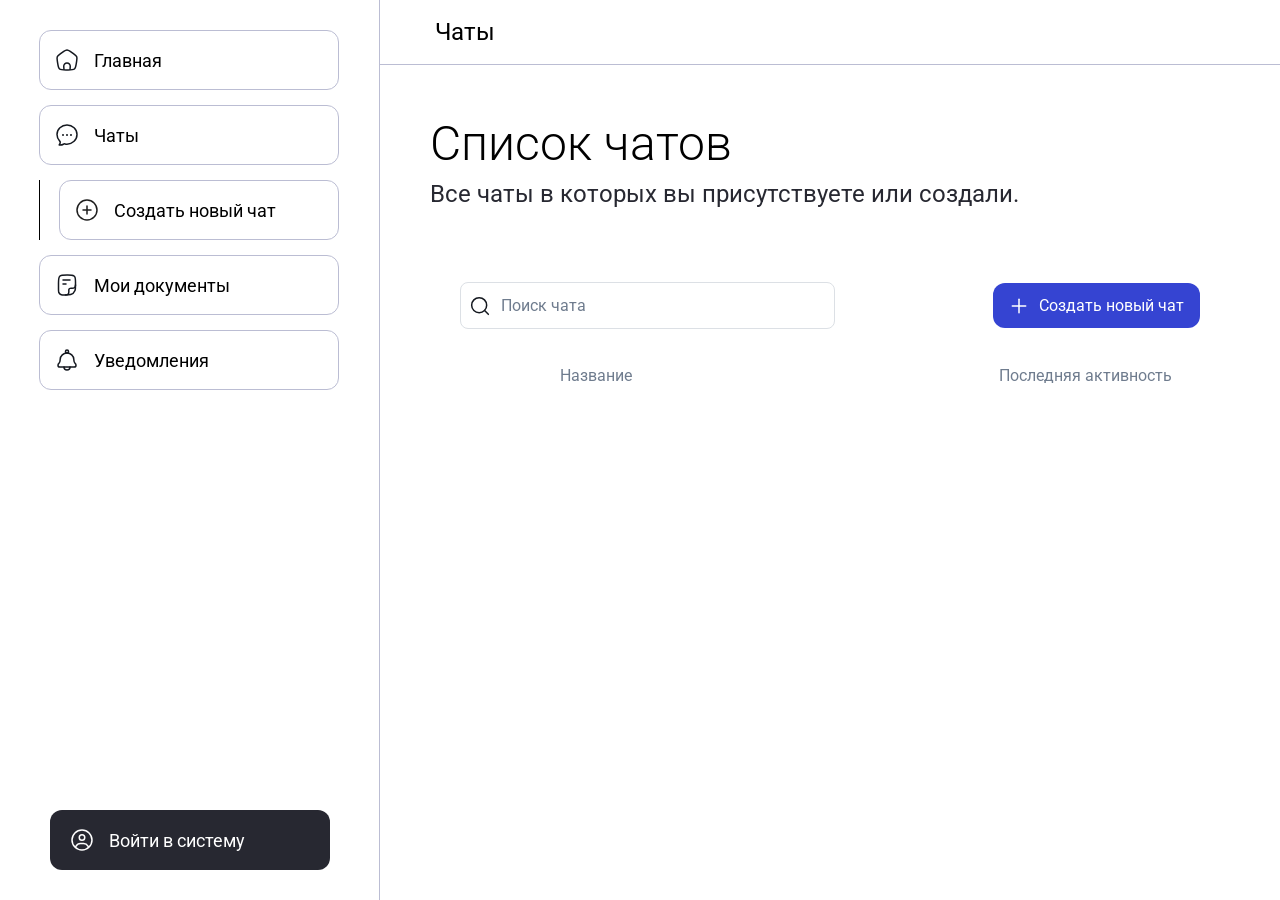
==== commit 7a223cfc: "---" ====
--- a/chats.html
+++ b/chats.html
@@ -1,250 +1,65 @@
-<!DOCTYPE html>
-<html lang="ru">
-<head>
-    <meta charset="UTF-8">
-    <meta name="viewport" content="width=device-width, initial-scale=1.0">
-    <title>Список чатов</title>
-    <link href="https://fonts.googleapis.com/css2?family=Roboto:wght@400;700&display=swap" rel="stylesheet">
-    <link rel="stylesheet" href="./general/general-style.css">
-    <link rel="stylesheet" href="./general/adaptive.css">
-</head>
-<body>
-<div class="sidebar">
-    <div class="option-cont">
-        <div class="option welcome-option">
-            <svg width="24" height="24" viewBox="0 0 24 24" fill="none" xmlns="http://www.w3.org/2000/svg">
-                <path d="M8.99944 22L8.74881 18.4911C8.61406 16.6046 10.1082 15 11.9994 15C13.8907 15 15.3848 16.6046 15.2501 18.4911L14.9994 22"
-                      stroke="#14181F" stroke-width="1.5"/>
-                <path d="M2.35151 13.2135C1.99849 10.9162 1.82198 9.76763 2.25629 8.74938C2.69059 7.73112 3.65415 7.03443 5.58126 5.64106L7.02111 4.6C9.41841 2.86667 10.6171 2 12.0001 2C13.3832 2 14.5818 2.86667 16.9791 4.6L18.419 5.64106C20.3461 7.03443 21.3097 7.73112 21.744 8.74938C22.1783 9.76763 22.0018 10.9162 21.6487 13.2135L21.3477 15.1724C20.8473 18.4289 20.597 20.0572 19.4291 21.0286C18.2612 22 16.5538 22 13.1389 22H10.8613C7.44646 22 5.73903 22 4.57112 21.0286C3.40321 20.0572 3.15299 18.4289 2.65255 15.1724L2.35151 13.2135Z"
-                      stroke="#14181F" stroke-width="1.5" stroke-linejoin="round"/>
-            </svg>
-            <p>Главная</p>
-        </div>
-        <div class="option chats-option">
-            <svg width="24" height="24" viewBox="0 0 24 24" fill="none" xmlns="http://www.w3.org/2000/svg">
-                <path d="M22 11.5667C22 16.8499 17.5222 21.1334 12 21.1334C11.3507 21.1343 10.7032 21.0742 10.0654 20.9545C9.60633 20.8682 9.37678 20.8251 9.21653 20.8496C9.05627 20.8741 8.82918 20.9948 8.37499 21.2364C7.09014 21.9197 5.59195 22.161 4.15111 21.893C4.69874 21.2194 5.07275 20.4112 5.23778 19.5448C5.33778 19.0148 5.09 18.5 4.71889 18.1231C3.03333 16.4115 2 14.1051 2 11.5667C2 6.28357 6.47778 2 12 2C17.5222 2 22 6.28357 22 11.5667Z"
-                      stroke="#14181F" stroke-width="1.5" stroke-linejoin="round"/>
-                <path d="M11.9955 12H12.0045M15.991 12H16M8 12H8.00897" stroke="#14181F" stroke-width="2"
-                      stroke-linecap="round" stroke-linejoin="round"/>
-            </svg>
-            <p>Чаты</p>
-        </div>
-        <div class="resent-chats">
-            <div class="option new-chat-option">
-                    <span>
-                        <svg width="24" height="24" viewBox="0 0 24 24" fill="none" xmlns="http://www.w3.org/2000/svg">
-                            <path d="M12 8V16M16 12L8 12" stroke="#1E1E1E" stroke-width="1.5" stroke-linecap="round"
-                                  stroke-linejoin="round"/>
-                            <path d="M22 12C22 6.47715 17.5228 2 12 2C6.47715 2 2 6.47715 2 12C2 17.5228 6.47715 22 12 22C17.5228 22 22 17.5228 22 12Z"
-                                  stroke="#1E1E1E" stroke-width="1.5"/>
-                        </svg>
-                        <p>Создать новый чат</p>
-                    </span>
-            </div>
-        </div>
-        <div class="option my-document-option">
-            <svg width="24" height="24" viewBox="0 0 24 24" fill="none" xmlns="http://www.w3.org/2000/svg">
-                <path d="M3.5 10C3.5 6.22876 3.5 4.34315 4.7448 3.17157C5.98959 2 7.99306 2 12 2H12.7727C16.0339 2 17.6645 2 18.7969 2.79784C19.1214 3.02643 19.4094 3.29752 19.6523 3.60289C20.5 4.66867 20.5 6.20336 20.5 9.27273V11.8182C20.5 14.7814 20.5 16.2629 20.0311 17.4462C19.2772 19.3486 17.6829 20.8491 15.6616 21.5586C14.4044 22 12.8302 22 9.68182 22C7.88275 22 6.98322 22 6.26478 21.7478C5.10979 21.3424 4.19875 20.4849 3.76796 19.3979C3.5 18.7217 3.5 17.8751 3.5 16.1818V10Z"
-                      stroke="#14181F" stroke-width="1.5" stroke-linejoin="round"/>
-                <path d="M20.5 12C20.5 13.8409 19.0076 15.3333 17.1667 15.3333C16.5009 15.3333 15.716 15.2167 15.0686 15.3901C14.4935 15.5442 14.0442 15.9935 13.8901 16.5686C13.7167 17.216 13.8333 18.0009 13.8333 18.6667C13.8333 20.5076 12.3409 22 10.5 22"
-                      stroke="#14181F" stroke-width="1.5" stroke-linecap="round" stroke-linejoin="round"/>
-                <path d="M8 7H15" stroke="#14181F" stroke-width="1.5" stroke-linecap="round" stroke-linejoin="round"/>
-                <path d="M8 11H11" stroke="#14181F" stroke-width="1.5" stroke-linecap="round" stroke-linejoin="round"/>
-            </svg>
-            <p>Мои документы</p>
-        </div>
-        <div class="option notification-option">
-            <svg width="24" height="24" viewBox="0 0 24 24" fill="none" xmlns="http://www.w3.org/2000/svg">
-                <path d="M5.15837 11.491C5.08489 12.887 5.16936 14.373 3.92213 15.3084C3.34164 15.7438 3 16.427 3 17.1527C3 18.1508 3.7818 19 4.8 19H19.2C20.2182 19 21 18.1508 21 17.1527C21 16.427 20.6584 15.7438 20.0779 15.3084C18.8306 14.373 18.9151 12.887 18.8416 11.491C18.6501 7.85223 15.6438 5 12 5C8.35617 5 5.34988 7.85222 5.15837 11.491Z"
-                      stroke="#14181F" stroke-width="1.5" stroke-linecap="round" stroke-linejoin="round"/>
-                <path d="M10.5 3.125C10.5 3.95343 11.1716 5 12 5C12.8284 5 13.5 3.95343 13.5 3.125C13.5 2.29657 12.8284 2 12 2C11.1716 2 10.5 2.29657 10.5 3.125Z"
-                      stroke="#14181F" stroke-width="1.5"/>
-                <path d="M15 19C15 20.6569 13.6569 22 12 22C10.3431 22 9 20.6569 9 19" stroke="#14181F"
-                      stroke-width="1.5" stroke-linecap="round" stroke-linejoin="round"/>
-            </svg>
-            <p>Уведомления</p>
-        </div>
-    </div>
-    <div class="profile profile-option">
-        <svg width="24" height="24" viewBox="0 0 24 24" fill="none" xmlns="http://www.w3.org/2000/svg">
-            <path d="M22 12C22 17.5228 17.5228 22 12 22C6.47715 22 2 17.5228 2 12C2 6.47715 6.47715 2 12 2C17.5228 2 22 6.47715 22 12Z"
-                  stroke="#FFFFFF" stroke-width="1.5"/>
-            <path d="M14.75 9.5C14.75 11.0188 13.5188 12.25 12 12.25C10.4812 12.25 9.25 11.0188 9.25 9.5C9.25 7.98122 10.4812 6.75 12 6.75C13.5188 6.75 14.75 7.98122 14.75 9.5Z"
-                  stroke="#FFFFFF" stroke-width="1.5"/>
-            <path d="M5.49994 19.0001L6.06034 18.0194C6.95055 16.4616 8.60727 15.5001 10.4016 15.5001H13.5983C15.3926 15.5001 17.0493 16.4616 17.9395 18.0194L18.4999 19.0001"
-                  stroke="#FFFFFF" stroke-width="1.5" stroke-linecap="round" stroke-linejoin="round"/>
-        </svg>
-        <p>Войти в систему</p>
-    </div>
-</div>
-<div class="right-side">
-    <div class="path">
-        <p>Чаты</p>
-        <svg onclick="document.querySelector('.burger-menu').classList.toggle('active')" width="24" height="24"
-             viewBox="0 0 24 24" fill="none" xmlns="http://www.w3.org/2000/svg">
-            <path fill-rule="evenodd" clip-rule="evenodd"
-                  d="M3 5C3 4.44772 3.44772 4 4 4L20 4C20.5523 4 21 4.44772 21 5C21 5.55229 20.5523 6 20 6L4 6C3.44772 6 3 5.55228 3 5Z"
-                  fill="#14181F"/>
-            <path fill-rule="evenodd" clip-rule="evenodd"
-                  d="M3 12C3 11.4477 3.44772 11 4 11L20 11C20.5523 11 21 11.4477 21 12C21 12.5523 20.5523 13 20 13L4 13C3.44772 13 3 12.5523 3 12Z"
-                  fill="#14181F"/>
-            <path fill-rule="evenodd" clip-rule="evenodd"
-                  d="M3 19C3 18.4477 3.44772 18 4 18L20 18C20.5523 18 21 18.4477 21 19C21 19.5523 20.5523 20 20 20L4 20C3.44772 20 3 19.5523 3 19Z"
-                  fill="#14181F"/>
-        </svg>
-        <div class="burger-menu">
-            <div class="option-cont">
-                <div class="option active">
-                    <svg width="24" height="24" viewBox="0 0 24 24" fill="none" xmlns="http://www.w3.org/2000/svg">
-                        <path d="M8.99944 22L8.74881 18.4911C8.61406 16.6046 10.1082 15 11.9994 15C13.8907 15 15.3848 16.6046 15.2501 18.4911L14.9994 22"
-                              stroke="#14181F" stroke-width="1.5"/>
-                        <path d="M2.35151 13.2135C1.99849 10.9162 1.82198 9.76763 2.25629 8.74938C2.69059 7.73112 3.65415 7.03443 5.58126 5.64106L7.02111 4.6C9.41841 2.86667 10.6171 2 12.0001 2C13.3832 2 14.5818 2.86667 16.9791 4.6L18.419 5.64106C20.3461 7.03443 21.3097 7.73112 21.744 8.74938C22.1783 9.76763 22.0018 10.9162 21.6487 13.2135L21.3477 15.1724C20.8473 18.4289 20.597 20.0572 19.4291 21.0286C18.2612 22 16.5538 22 13.1389 22H10.8613C7.44646 22 5.73903 22 4.57112 21.0286C3.40321 20.0572 3.15299 18.4289 2.65255 15.1724L2.35151 13.2135Z"
-                              stroke="#14181F" stroke-width="1.5" stroke-linejoin="round"/>
-                    </svg>
-                    <p>Главная</p>
-                </div>
-                <div class="option">
-                    <svg width="24" height="24" viewBox="0 0 24 24" fill="none" xmlns="http://www.w3.org/2000/svg">
-                        <path d="M22 11.5667C22 16.8499 17.5222 21.1334 12 21.1334C11.3507 21.1343 10.7032 21.0742 10.0654 20.9545C9.60633 20.8682 9.37678 20.8251 9.21653 20.8496C9.05627 20.8741 8.82918 20.9948 8.37499 21.2364C7.09014 21.9197 5.59195 22.161 4.15111 21.893C4.69874 21.2194 5.07275 20.4112 5.23778 19.5448C5.33778 19.0148 5.09 18.5 4.71889 18.1231C3.03333 16.4115 2 14.1051 2 11.5667C2 6.28357 6.47778 2 12 2C17.5222 2 22 6.28357 22 11.5667Z"
-                              stroke="#14181F" stroke-width="1.5" stroke-linejoin="round"/>
-                        <path d="M11.9955 12H12.0045M15.991 12H16M8 12H8.00897" stroke="#14181F" stroke-width="2"
-                              stroke-linecap="round" stroke-linejoin="round"/>
-                    </svg>
-                    <p>Чаты</p>
-                </div>
-                <div class="resent-chats">
-                    <div class="option">
-                    <span>
-                        <svg width="24" height="24" viewBox="0 0 24 24" fill="none" xmlns="http://www.w3.org/2000/svg">
-                            <path d="M12 8V16M16 12L8 12" stroke="#1E1E1E" stroke-width="1.5" stroke-linecap="round"
-                                  stroke-linejoin="round"/>
-                            <path d="M22 12C22 6.47715 17.5228 2 12 2C6.47715 2 2 6.47715 2 12C2 17.5228 6.47715 22 12 22C17.5228 22 22 17.5228 22 12Z"
-                                  stroke="#1E1E1E" stroke-width="1.5"/>
-                        </svg>
-                        <p>Создать новый чат</p>
-                    </span>
-                    </div>
-                </div>
-                <div class="option">
-                    <svg width="24" height="24" viewBox="0 0 24 24" fill="none" xmlns="http://www.w3.org/2000/svg">
-                        <path d="M3.5 10C3.5 6.22876 3.5 4.34315 4.7448 3.17157C5.98959 2 7.99306 2 12 2H12.7727C16.0339 2 17.6645 2 18.7969 2.79784C19.1214 3.02643 19.4094 3.29752 19.6523 3.60289C20.5 4.66867 20.5 6.20336 20.5 9.27273V11.8182C20.5 14.7814 20.5 16.2629 20.0311 17.4462C19.2772 19.3486 17.6829 20.8491 15.6616 21.5586C14.4044 22 12.8302 22 9.68182 22C7.88275 22 6.98322 22 6.26478 21.7478C5.10979 21.3424 4.19875 20.4849 3.76796 19.3979C3.5 18.7217 3.5 17.8751 3.5 16.1818V10Z"
-                              stroke="#14181F" stroke-width="1.5" stroke-linejoin="round"/>
-                        <path d="M20.5 12C20.5 13.8409 19.0076 15.3333 17.1667 15.3333C16.5009 15.3333 15.716 15.2167 15.0686 15.3901C14.4935 15.5442 14.0442 15.9935 13.8901 16.5686C13.7167 17.216 13.8333 18.0009 13.8333 18.6667C13.8333 20.5076 12.3409 22 10.5 22"
-                              stroke="#14181F" stroke-width="1.5" stroke-linecap="round" stroke-linejoin="round"/>
-                        <path d="M8 7H15" stroke="#14181F" stroke-width="1.5" stroke-linecap="round"
-                              stroke-linejoin="round"/>
-                        <path d="M8 11H11" stroke="#14181F" stroke-width="1.5" stroke-linecap="round"
-                              stroke-linejoin="round"/>
-                    </svg>
-                    <p>Мои документы</p>
-                </div>
-                <div class="option">
-                    <svg width="24" height="24" viewBox="0 0 24 24" fill="none" xmlns="http://www.w3.org/2000/svg">
-                        <path d="M5.15837 11.491C5.08489 12.887 5.16936 14.373 3.92213 15.3084C3.34164 15.7438 3 16.427 3 17.1527C3 18.1508 3.7818 19 4.8 19H19.2C20.2182 19 21 18.1508 21 17.1527C21 16.427 20.6584 15.7438 20.0779 15.3084C18.8306 14.373 18.9151 12.887 18.8416 11.491C18.6501 7.85223 15.6438 5 12 5C8.35617 5 5.34988 7.85222 5.15837 11.491Z"
-                              stroke="#14181F" stroke-width="1.5" stroke-linecap="round" stroke-linejoin="round"/>
-                        <path d="M10.5 3.125C10.5 3.95343 11.1716 5 12 5C12.8284 5 13.5 3.95343 13.5 3.125C13.5 2.29657 12.8284 2 12 2C11.1716 2 10.5 2.29657 10.5 3.125Z"
-                              stroke="#14181F" stroke-width="1.5"/>
-                        <path d="M15 19C15 20.6569 13.6569 22 12 22C10.3431 22 9 20.6569 9 19" stroke="#14181F"
-                              stroke-width="1.5" stroke-linecap="round" stroke-linejoin="round"/>
-                    </svg>
-                    <p>Уведомления</p>
-                </div>
-            </div>
-            <div class="profile">
-                <svg width="24" height="24" viewBox="0 0 24 24" fill="none" xmlns="http://www.w3.org/2000/svg">
-                    <path d="M22 12C22 17.5228 17.5228 22 12 22C6.47715 22 2 17.5228 2 12C2 6.47715 6.47715 2 12 2C17.5228 2 22 6.47715 22 12Z"
-                          stroke="#FFFFFF" stroke-width="1.5"/>
-                    <path d="M14.75 9.5C14.75 11.0188 13.5188 12.25 12 12.25C10.4812 12.25 9.25 11.0188 9.25 9.5C9.25 7.98122 10.4812 6.75 12 6.75C13.5188 6.75 14.75 7.98122 14.75 9.5Z"
-                          stroke="#FFFFFF" stroke-width="1.5"/>
-                    <path d="M5.49994 19.0001L6.06034 18.0194C6.95055 16.4616 8.60727 15.5001 10.4016 15.5001H13.5983C15.3926 15.5001 17.0493 16.4616 17.9395 18.0194L18.4999 19.0001"
-                          stroke="#FFFFFF" stroke-width="1.5" stroke-linecap="round" stroke-linejoin="round"/>
-                </svg>
-                <p>Войти в систему</p>
-            </div>
-        </div>
-    </div>
-    <div class="title">
-        <h1>Список чатов</h1>
-        <p>Все чаты в которых вы присутствуете или создали.</p>
-    </div>
-    <div class="search-cont">
-        <label>
-            <svg width="20" height="20" viewBox="0 0 20 20" fill="none" xmlns="http://www.w3.org/2000/svg">
-                <path d="M14.5834 14.5833L18.3334 18.3333" stroke="#14181F" stroke-width="1.5" stroke-linecap="round"
-                      stroke-linejoin="round"/>
-                <path d="M16.6667 9.16667C16.6667 5.02453 13.3089 1.66667 9.16675 1.66667C5.02461 1.66667 1.66675 5.02453 1.66675 9.16667C1.66675 13.3088 5.02461 16.6667 9.16675 16.6667C13.3089 16.6667 16.6667 13.3088 16.6667 9.16667Z"
-                      stroke="#14181F" stroke-width="1.5" stroke-linejoin="round"/>
-            </svg>
-            <input type="text" placeholder="Поиск чата">
-        </label>
-        <button>
-            <svg width="20" height="20" viewBox="0 0 20 20" fill="none" xmlns="http://www.w3.org/2000/svg">
-                <path d="M10 3.33333V16.6667" stroke="white" stroke-width="1.5" stroke-linecap="round"
-                      stroke-linejoin="round"/>
-                <path d="M3.33334 10H16.6667" stroke="white" stroke-width="1.5" stroke-linecap="round"
-                      stroke-linejoin="round"/>
-            </svg>
-            <p>Создать новый чат</p>
-        </button>
-    </div>
-    <div class="chat-table">
-        <div class="first-row">
-            <p>Название</p>
-            <p>Последняя активность</p>
-        </div>
-        <div class="row">
-            <div class="info-cont">
-                <svg width="30" height="30" viewBox="0 0 30 30" fill="none" xmlns="http://www.w3.org/2000/svg">
-                    <path d="M8.22197 19.352C6.45351 20.405 1.81671 22.5551 4.64083 25.2457C6.02039 26.56 7.55686 27.5 9.48859 27.5H20.5114C22.4431 27.5 23.9796 26.56 25.3592 25.2457C28.1833 22.5551 23.5465 20.405 21.778 19.352C17.631 16.8827 12.369 16.8827 8.22197 19.352Z"
-                          stroke="#14181F" stroke-width="1.5" stroke-linecap="round" stroke-linejoin="round"/>
-                    <path d="M20.625 8.125C20.625 11.2316 18.1066 13.75 15 13.75C11.8934 13.75 9.375 11.2316 9.375 8.125C9.375 5.0184 11.8934 2.5 15 2.5C18.1066 2.5 20.625 5.0184 20.625 8.125Z"
-                          stroke="#14181F" stroke-width="1.5"/>
-                </svg>
-                <div class="title">
-                    <h2>Название чата</h2>
-                    <p>во главе "Фамилия И.О."</p>
-                </div>
-            </div>
-            <div class="last-activity-cont">
-                <svg width="24" height="24" viewBox="0 0 24 24" fill="none" xmlns="http://www.w3.org/2000/svg">
-                    <path d="M12 22C17.5228 22 22 17.5228 22 12C22 6.47715 17.5228 2 12 2C6.47715 2 2 6.47715 2 12C2 17.5228 6.47715 22 12 22Z"
-                          stroke="#14181F" stroke-width="1.5"/>
-                    <path d="M12.0083 10.5083C11.1799 10.5083 10.5083 11.1799 10.5083 12.0083C10.5083 12.8367 11.1799 13.5083 12.0083 13.5083C12.8367 13.5083 13.5083 12.8367 13.5083 12.0083C13.5083 11.1799 12.8367 10.5083 12.0083 10.5083ZM12.0083 10.5083V6.99915M15.0152 15.0199L13.0666 13.0713"
-                          stroke="#14181F" stroke-width="1.5" stroke-linecap="round" stroke-linejoin="round"/>
-                </svg>
-                <p>Никогда</p>
-            </div>
-        </div>
-        <div class="row">
-            <div class="info-cont">
-                <svg width="30" height="30" viewBox="0 0 30 30" fill="none" xmlns="http://www.w3.org/2000/svg">
-                    <rect width="30" height="30" fill="none"/>
-                    <path d="M25.9674 22.5C26.9041 22.5 27.649 21.9106 28.3179 21.0864C29.6873 19.3993 27.439 18.051 26.5816 17.3908C25.7099 16.7195 24.7366 16.3393 23.7499 16.25M22.4999 13.75C24.2258 13.75 25.6249 12.3509 25.6249 10.625C25.6249 8.89911 24.2258 7.5 22.4999 7.5"
-                          stroke="#1E1E1E" stroke-width="1.5" stroke-linecap="round"/>
-                    <path d="M4.03232 22.5C3.0957 22.5 2.35071 21.9106 1.68181 21.0864C0.312489 19.3993 2.56072 18.051 3.41818 17.3908C4.28985 16.7195 5.26311 16.3393 6.24988 16.25M6.87488 13.75C5.14899 13.75 3.74988 12.3509 3.74988 10.625C3.74988 8.89911 5.14899 7.5 6.87488 7.5"
-                          stroke="#1E1E1E" stroke-width="1.5" stroke-linecap="round"/>
-                    <path d="M10.1046 18.889C8.82741 19.6787 5.47861 21.2914 7.51825 23.3093C8.5146 24.295 9.62428 25 11.0194 25H18.9803C20.3755 25 21.4852 24.295 22.4815 23.3093C24.5211 21.2914 21.1723 19.6787 19.8951 18.889C16.9001 17.037 13.0997 17.037 10.1046 18.889Z"
-                          stroke="#1E1E1E" stroke-width="1.5" stroke-linecap="round" stroke-linejoin="round"/>
-                    <path d="M19.3749 9.375C19.3749 11.7912 17.4161 13.75 14.9999 13.75C12.5836 13.75 10.6249 11.7912 10.6249 9.375C10.6249 6.95875 12.5836 5 14.9999 5C17.4161 5 19.3749 6.95875 19.3749 9.375Z"
-                          stroke="#1E1E1E" stroke-width="1.5"/>
-                </svg>
-                <div class="title">
-                    <h2>Название чата</h2>
-                    <p>во главе "Фамилия И.О."</p>
-                </div>
-            </div>
-            <div class="last-activity-cont">
-                <svg width="24" height="24" viewBox="0 0 24 24" fill="none" xmlns="http://www.w3.org/2000/svg">
-                    <path d="M12 22C17.5228 22 22 17.5228 22 12C22 6.47715 17.5228 2 12 2C6.47715 2 2 6.47715 2 12C2 17.5228 6.47715 22 12 22Z"
-                          stroke="#14181F" stroke-width="1.5"/>
-                    <path d="M12.0083 10.5083C11.1799 10.5083 10.5083 11.1799 10.5083 12.0083C10.5083 12.8367 11.1799 13.5083 12.0083 13.5083C12.8367 13.5083 13.5083 12.8367 13.5083 12.0083C13.5083 11.1799 12.8367 10.5083 12.0083 10.5083ZM12.0083 10.5083V6.99915M15.0152 15.0199L13.0666 13.0713"
-                          stroke="#14181F" stroke-width="1.5" stroke-linecap="round" stroke-linejoin="round"/>
-                </svg>
-                <p>Никогда</p>
-            </div>
-        </div>
-    </div>
-</div>
-<script src="./general/sidebar.js"></script>
-</body>
+<!DOCTYPE html>
+<html lang="ru">
+<head>
+    <meta charset="UTF-8">
+    <meta name="viewport" content="width=device-width, initial-scale=1.0">
+    <title>Список чатов</title>
+    <link href="https://fonts.googleapis.com/css2?family=Roboto:wght@400;700&display=swap" rel="stylesheet">
+    <link rel="stylesheet" href="./general/general-style.css">
+    <link rel="stylesheet" href="./general/adaptive.css">
+</head>
+<body>
+<div class="right-side">
+    <div class="path">
+        <p>Чаты</p>
+        <svg onclick="document.querySelector('.burger-menu').classList.toggle('active')" width="24" height="24"
+             viewBox="0 0 24 24" fill="none" xmlns="http://www.w3.org/2000/svg">
+            <path fill-rule="evenodd" clip-rule="evenodd"
+                  d="M3 5C3 4.44772 3.44772 4 4 4L20 4C20.5523 4 21 4.44772 21 5C21 5.55229 20.5523 6 20 6L4 6C3.44772 6 3 5.55228 3 5Z"
+                  fill="#14181F"/>
+            <path fill-rule="evenodd" clip-rule="evenodd"
+                  d="M3 12C3 11.4477 3.44772 11 4 11L20 11C20.5523 11 21 11.4477 21 12C21 12.5523 20.5523 13 20 13L4 13C3.44772 13 3 12.5523 3 12Z"
+                  fill="#14181F"/>
+            <path fill-rule="evenodd" clip-rule="evenodd"
+                  d="M3 19C3 18.4477 3.44772 18 4 18L20 18C20.5523 18 21 18.4477 21 19C21 19.5523 20.5523 20 20 20L4 20C3.44772 20 3 19.5523 3 19Z"
+                  fill="#14181F"/>
+        </svg>
+        <div class="burger-menu">
+        </div>
+    </div>
+    <div class="title">
+        <h1>Список чатов</h1>
+        <p>Все чаты в которых вы присутствуете или создали.</p>
+    </div>
+    <div class="search-cont">
+        <label>
+            <svg width="20" height="20" viewBox="0 0 20 20" fill="none" xmlns="http://www.w3.org/2000/svg">
+                <path d="M14.5834 14.5833L18.3334 18.3333" stroke="#14181F" stroke-width="1.5" stroke-linecap="round"
+                      stroke-linejoin="round"/>
+                <path d="M16.6667 9.16667C16.6667 5.02453 13.3089 1.66667 9.16675 1.66667C5.02461 1.66667 1.66675 5.02453 1.66675 9.16667C1.66675 13.3088 5.02461 16.6667 9.16675 16.6667C13.3089 16.6667 16.6667 13.3088 16.6667 9.16667Z"
+                      stroke="#14181F" stroke-width="1.5" stroke-linejoin="round"/>
+            </svg>
+            <input type="text" placeholder="Поиск чата">
+        </label>
+        <button>
+            <svg width="20" height="20" viewBox="0 0 20 20" fill="none" xmlns="http://www.w3.org/2000/svg">
+                <path d="M10 3.33333V16.6667" stroke="white" stroke-width="1.5" stroke-linecap="round"
+                      stroke-linejoin="round"/>
+                <path d="M3.33334 10H16.6667" stroke="white" stroke-width="1.5" stroke-linecap="round"
+                      stroke-linejoin="round"/>
+            </svg>
+            <p>Создать новый чат</p>
+        </button>
+    </div>
+    <div class="chat-table">
+        <div class="first-row">
+            <p>Название</p>
+            <p>Последняя активность</p>
+        </div>
+    </div>
+</div>
+<script src="/general/config.js"></script>
+<script src="/general/sidebar.js"></script>
+<script src="/chat-list/chat-list.js"></script>
+</body>
 </html>
--- a/general/general-style.css
+++ b/general/general-style.css
@@ -1,1266 +1,1266 @@
-* {
-    padding: 0;
-    margin: 0;
-}
-
-a {
-    text-decoration: none;
-}
-
-a, p, button, label, div, h1, h2, input, textarea {
-    font-family: "Roboto", 'Times New Roman', serif;
-}
-
-div, label, form, span, button {
-    box-sizing: border-box;
-    position: relative;
-    display: flex;
-    flex-direction: column;
-}
-
-body {
-    min-height: 100vh;
-    display: flex;
-    flex-direction: row;
-
-}
-
-html {
-    width: 100%;
-}
-
-
-.sidebar, .burger-menu {
-    padding: 30px;
-    justify-content: space-between;
-}
-
-.sidebar, .sidebar .option-cont,
-.burger-menu, .burger-menu .option-cont {
-    width: 454px;
-    border-right: 1px solid #BBBDD3;
-    align-items: center;
-    gap: 15px;
-}
-
-.option {
-    user-select: none;
-    transition: all 0.15s;
-}
-
-.sidebar .option,
-.burger-menu .option {
-    height: 70px;
-    width: 340px;
-    border-radius: 12px;
-    flex-direction: row;
-    gap: 15px;
-    align-items: center;
-    padding-left: 15px;
-    color: #000000;
-    font-size: 20px;
-    cursor: pointer;
-    border: 1px solid #BBBDD3;
-}
-
-
-.sidebar .active, .sidebar .active path,
-.burger-menu .active, .burger-menu .active path {
-    background-color: #3544D2;
-    color: #FFFFFF;
-    stroke: #FFFFFF;
-}
-
-.sidebar .option.active:hover,
-.burger-menu .option.active:hover {
-    background-color: #3544D2;
-    cursor: auto;
-}
-
-.sidebar .option:hover, .sidebar .option:hover path,
-.burger-menu .option:hover, .burger-menu .option:hover path {
-    background-color: #F8F8F8;
-}
-
-.sidebar .resent-chats,
-.burger-menu .resent-chats{
-    border-left: 1px solid #000000;
-    width: 340px;
-    gap: 15px;
-    align-items: flex-end;
-    /* display: none; */
-}
-
-.burger-menu .resent-chats {
-    border: 0;
-    border-right: 1px solid #000000;
-    align-items: flex-start;
-}
-
-.sidebar .resent-chats .option span,
-.burger-menu .resent-chats .option span{
-    flex-direction: row;
-    height: 100%;
-    align-items: center;
-    gap: 15px;
-}
-
-.sidebar .resent-chats .option,
-.burger-menu .resent-chats .option {
-    height: 70px;
-    width: 315px;
-    gap: 15px;
-    flex-direction: row;
-    align-items: center;
-    padding: 0 15px;
-    justify-content: space-between;
-}
-
-.sidebar .resent-chats .option.active,
-.burger-menu .resent-chats .option.active {
-    background-color: #357ED2;
-}
-
-.sidebar .profile,
-.burger-menu .profile{
-    height: 80px;
-    width: 340px;
-    flex-direction: row;
-    font-size: 20px;
-    background-color: #272831;
-    border: 0;
-    border-radius: 12px;
-    padding: 0 20px;
-    gap: 15px;
-    align-items: center;
-    user-select: none;
-    cursor: pointer;
-}
-
-.sidebar .profile p,
-.burger-menu .profile p {
-    color: #FFFFFF;
-}
-
-.sidebar .profile:hover p, .sidebar .profile:hover path,
-.burger-menu .profile:hover p, .burger-menu .profile:hover path{
-    color: #E0E0E0;
-    stroke: #E0E0E0;
-}
-
-body .right-side {
-    width: 100%;
-    max-height: 100vh;
-    overflow-y: auto;
-    padding-top: 65px;
-    overflow-x: hidden;
-}
-
-.path .burger-menu {
-    display: none;
-    position: absolute;
-    z-index: 10;
-    top: calc(100% + 1px);
-    right: -340px;
-    background-color: #FFFFFF;
-    min-height: calc(100vh - 66px);
-    height: auto;
-    border-left: 1px solid #BBBDD3;
-    transition: all 0.15s;
-}
-
-.path .active {
-    right: 0;
-}
-
-.path .burger-menu .option-cont {
-    border: 0;
-}
-
-.path .path2 {
-    flex-direction: row;
-    overflow-x: auto;
-    white-space: nowrap;
-    height: 100%;
-    align-items: center;
-    margin-right: 20px;
-}
-
-.path svg {
-    display: none;
-    cursor: pointer;
-    padding: 5px;
-}
-
-.path {
-    position: absolute;
-    top: 0;
-    height: 65px;
-    width: 100%;
-    border-bottom: 1px solid #BBBDD3;
-    align-items: center;
-    font-size: 24px;
-    padding: 0 50px;
-    user-select: none;
-    flex-direction: row;
-    justify-content: space-between;
-}
-
-.path p {
-    padding: 5px;
-    user-select: text;
-}
-
-.path a, .path .slash {
-    color: #5B6574;
-    user-select: none;
-    text-decoration: none;
-    padding: 5px;
-}
-
-.path a:hover {
-    text-decoration: underline;
-    cursor: pointer;
-}
-
-.title {
-    margin: 50px;
-}
-
-.title h1 {
-    height: 65px;
-    font-size: 48px;
-    font-weight: 300;
-}
-
-.title p {
-    color: #272831;
-    font-size: 24px;
-}
-
-/*                                          */
-/*              welcome-style               */
-/*                                          */
-
-.welcome-block-cont {
-    width: 100%;
-    flex-direction: row;
-    justify-content: space-evenly;
-    margin-top: 50px;
-}
-
-.block {
-    width: 390px;
-    height: 520px;
-    padding: 50px;
-    border-radius: 20px;
-    border: 0;
-}
-
-.block .block-title {
-    font-size: 24px;
-    margin-top: 25px;
-    color: #32333D;
-}
-
-.block p {
-    margin-top: 25px;
-    color: #5B6574;
-}
-
-.block button {
-    position: absolute;
-    flex-direction: row;
-    align-items: center;
-    justify-content: center;
-    gap: 20px;
-    width: 290px;
-    bottom: 50px;
-    border: 0;
-    border-radius: 25px;
-    height: 65px;
-    background-color: #00A81C;
-    cursor: pointer;
-}
-
-.block button p {
-    font-size: 20px;
-    color: #FFFFFF;
-    margin: 0;
-}
-
-.my-document {
-    background-color: #D4FCF3;
-}
-
-.my-document path {
-    stroke: #88D8CB;
-}
-
-.create-new-chat {
-    background-color: #E0EDFF;
-}
-
-.create-new-chat path {
-    stroke: #97B9EF;
-}
-
-/*                                      */
-/*              chats-style             */
-/*                                      */
-
-.search-cont {
-    width: 100%;
-    margin-top: 25px;
-    padding: 0 80px;
-    height: 45px;
-    flex-direction: row;
-    justify-content: space-between;
-}
-
-.search-cont input {
-    height: 100%;
-    position: absolute;
-    width: 100%;
-    border: 1px solid #DCE0E5;
-    border-radius: 8px;
-    padding-left: 40px;
-    align-items: center;
-    font-size: 16px;
-}
-
-.search-cont label {
-    justify-content: center;
-    width: 30%;
-    min-width: 300px;
-}
-
-.search-cont label svg {
-    margin-left: 10px;
-    z-index: 1;
-}
-
-.search-cont input::placeholder {
-    color: #6F7C8E;
-}
-
-.search-cont button {
-    height: 100%;
-    background-color: #3544D2;
-    align-items: center;
-    color: #FFFFFF;
-    flex-direction: row;
-    gap: 10px;
-    padding: 10px 16px;
-    font-size: 16px;
-    border: 0;
-    border-radius: 12px;
-    cursor: pointer;
-}
-
-.chat-table {
-    margin-top: 25px;
-    width: 100%;
-}
-
-.chat-table .first-row {
-    height: 45px;
-    width: 100%;
-    padding: 0 12% 0 20%;
-    color: #6F7C8E;
-    flex-direction: row;
-    align-items: center;
-    justify-content: space-between;
-}
-
-.chat-table .row {
-    width: 100%;
-    height: 60px;
-    padding: 0 5% 0 10%;
-    flex-direction: row;
-    justify-content: space-between;
-    cursor: pointer;
-}
-
-.chat-table .row:hover {
-    background-color: #F8F8F8;
-}
-
-.chat-table .info-cont {
-    flex-direction: row;
-    gap: 35px;
-    align-items: center;
-    height: 100%;
-}
-
-.chat-table .title {
-    height: 100%;
-    padding: 10px 0 15px 0;
-    margin: 0;
-    justify-content: space-between;
-}
-
-.chat-table .title h2 {
-    font-size: 20px;
-    width: 200px;
-    font-weight: 300;
-}
-
-.chat-table .title p {
-    font-size: 14px;
-    width: 200px;
-    color: #6F7C8E;
-}
-
-.chat-table .last-activity-cont {
-    flex-direction: row;
-    height: 100%;
-    align-items: center;
-    width: 200px;
-    gap: 10px;
-}
-
-/*                                          */
-/*              chat-view-style             */
-/*                                          */
-
-.chat-view-block-cont {
-    flex-wrap: wrap;
-    row-gap: 30px;
-    width: 100%;
-    flex-direction: row;
-    justify-content: space-evenly;
-    margin-top: 125px;
-    margin-bottom: 40px;
-    gap: 15px;
-    padding: 0 15px;
-}
-
-.chat-view-block-cont .block {
-    width: 320px;
-    height: 460px;
-    padding: 30px;
-}
-
-.chat-view-block-cont .block button {
-    width: 260px;
-    height: 60px;
-}
-
-.create-new-document {
-    background-color: #E0EDFF;
-}
-
-.create-new-document path {
-    stroke: #97B9EF;
-}
-
-.chat-document-list {
-    background-color: #FFEDDF;
-}
-
-.chat-document-listdocument path {
-    stroke: #E5AFB0;
-}
-
-.person-edit {
-    background-color: #DBFFE1;
-}
-
-.person-edit path {
-    stroke: #70C4B3;
-}
-
-/*                                              */
-/*              person-list-style               */
-/*                                              */
-
-.person-search {
-    justify-content: space-between;
-}
-
-.person-list-table {
-    width: 100%;
-    margin-top: 25px;
-    margin-bottom: 100px;
-    overflow-x: auto;
-}
-
-.person-list-table .row {
-    width: 100%;
-    height: 45px;
-    padding: 0 3%;
-    flex-direction: row;
-    justify-content: space-between;
-    border-bottom: 1px solid #DCE0E5;
-}
-
-.person-list-table .row:hover {
-    background-color: #F8F8F8;
-}
-
-.person-list-table div.first-row:hover {
-    background-color: #FFFFFF;
-}
-
-.person-list-table .first-column {
-    flex-direction: row;
-}
-
-.person-list-table .second-column {
-    flex-direction: row;
-}
-
-.person-list-table .icon-cell {
-    width: 45px;
-    align-items: center;
-    justify-content: center;
-}
-
-.person-list-table .name-cell {
-    width: 300px;
-    justify-content: center;
-    padding-left: 10px;
-}
-
-.person-list-table .status-cell {
-    width: 200px;
-    padding-right: 10px;
-    flex-direction: row;
-    justify-content: flex-end;
-    align-items: center;
-
-}
-
-.person-list-table .first-row .status-cell {
-    justify-content: center;
-}
-
-.person-list-table .action-cell {
-    width: 100px;
-    justify-content: center;
-    align-items: center;
-}
-
-.person-list-table .action-cell div {
-    gap: 10px;
-    flex-direction: row;
-}
-
-.status-cell .wait, .status-cell .free, .status-cell .closed {
-    flex-direction: row;
-    align-items: center;
-    border: 0;
-    border-radius: 25px;
-    gap: 5px;
-    padding: 5px 10px;
-}
-
-.status-cell .wait {
-    color: #DB6E00;
-    background-color: #FFED9E;
-}
-
-.status-cell .free {
-    color: #00A81C;
-    background-color: #BEFEC7;
-}
-
-.status-cell .closed {
-    color: #DF0C3D;
-    background-color: #FFDEE0;
-}
-
-/*                                              */
-/*              notification-style              */
-/*                                              */
-
-.notification-right-side {
-    max-height: 100vh;
-}
-
-.notification-table {
-    width: 100%;
-    overflow-y: auto;
-}
-
-.notification-table .row {
-    width: 100%;
-    padding: 15px 120px;
-    flex-direction: row;
-    align-items: center;
-    justify-content: space-between;
-}
-
-.first-row {
-    width: 100%;
-    padding: 15px 120px;
-    flex-direction: row;
-    align-items: center;
-    justify-content: space-between;
-}
-
-.first-row .date {
-    height: 100%;
-    width: 240px;
-    padding: 0 10px;
-    flex-direction: row;
-    margin-left: 25px;
-}
-
-.first-row .text {
-    height: 100%;
-    width: 600px;
-    padding: 0 10px;
-    margin-right: 100px;
-    flex-wrap: wrap;
-    flex-direction: row;
-}
-
-.first-row .action {
-    height: 100%;
-    padding: 0 10px;
-}
-
-.notification-table .new rect {
-    fill: #357ED2;
-}
-
-.notification-table .row:hover {
-    background-color: #EEEEEE;
-    cursor: pointer;
-}
-
-.notification-table .new, .notification-table .old {
-    height: 100%;
-    width: 15px;
-}
-
-.notification-table .date {
-    height: 100%;
-    width: 240px;
-    padding: 0 10px;
-    flex-direction: row;
-    gap: 10px;
-}
-
-.notification-table .text {
-    height: 100%;
-    width: 600px;
-    padding: 0 10px;
-    margin-right: 150px;
-    flex-wrap: wrap;
-    flex-direction: row;
-}
-
-.notification-table .text a {
-    color: #000000;
-}
-
-.notification-table .text span {
-    flex-direction: row;
-    gap: 25px;
-}
-
-.notification-table .text a:hover {
-    text-decoration: underline;
-}
-
-.notification-table .text .green {
-    color: #00A81C;
-}
-
-.notification-table .text .yellow {
-    color: #DB6E00;
-}
-
-.notification-table .text .red {
-    color: #DF0C3D;
-}
-
-.notification-table .action {
-    height: 100%;
-    padding: 0 10px;
-}
-
-/*                                              */
-/*              new-chat-style                  */
-/*                                              */
-
-.create-new-chat-general-info, .create-new-chat-users-info {
-    padding-left: 100px;
-    width: 100%;
-    gap: 25px;
-    margin-top: 40px;
-}
-
-.create-new-chat-general-info {
-    margin-top: -10px;
-}
-
-.create-new-chat-general-info h2, .create-new-chat-users-info h2 {
-    color: #32333D;
-    font-size: 24px;
-    font-weight: 400;
-}
-
-.create-new-chat-general-info .input-cont, .create-new-chat-users-info .input-cont {
-    margin-left: 25px;
-    width: 240px;
-    height: 50px;
-    border: 1px solid #5B6574;
-    border-radius: 12px;
-}
-
-.create-new-chat-general-info .input-cont label, .create-new-chat-users-info .input-cont label {
-    z-index: 1;
-    position: absolute;
-    width: auto;
-    height: 100%;
-    top: 0;
-    left: 18px;
-    font-size: 18px;
-    color: #5B6574;
-    justify-content: center;
-    user-select: none;
-    background-color: #FFFFFF;
-    border-radius: 12px;
-    transition: all 0.1s;
-}
-
-.create-new-chat-general-info .input-cont input, .create-new-chat-users-info .input-cont input {
-    position: absolute;
-    height: 100%;
-    width: 99%;
-    border-radius: 12px;
-    border: none;
-    outline: none;
-    padding: 0 14px;
-    justify-content: center;
-    box-sizing: border-box;
-    z-index: 2;
-    font-size: 18px;
-    background-color: rgba(0, 0, 0, 0);
-}
-
-.create-new-chat-general-info .input-cont2 {
-    margin-left: 25px;
-    width: 500px;
-    height: 165px;
-    border: 1px solid #5B6574;
-    border-radius: 12px;
-}
-
-.create-new-chat-general-info .input-cont2 label {
-    z-index: 1;
-    position: absolute;
-    width: auto;
-    height: 100%;
-    top: 0;
-    left: 18px;
-    padding-top: 14px;
-    font-size: 18px;
-    color: #5B6574;
-    user-select: none;
-    background-color: #FFFFFF;
-    border-radius: 12px;
-    transition: all 0.1s;
-}
-
-.create-new-chat-general-info .input-cont2 textarea {
-    position: absolute;
-    height: 100%;
-    width: 99%;
-    top: 0;
-    left: 4px;
-    border-radius: 12px;
-    border: none;
-    outline: none;
-    padding: 14px;
-    box-sizing: border-box;
-    flex-wrap: wrap;
-    z-index: 2;
-    font-size: 18px;
-    background-color: rgba(0, 0, 0, 0);
-    resize: none;
-}
-
-.create-new-chat-general-info .input-cont2 .counter {
-    position: absolute;
-    font-size: 12px;
-    bottom: 2px;
-    right: 5px;
-    width: 60px;
-}
-
-.create-new-chat-users-info .input-cont {
-    width: 340px;
-}
-
-.create-new-chat-users-info .input-cont input {
-    padding-left: 44px;
-}
-
-.create-new-chat-users-info .input-cont label {
-    left: 44px;
-}
-
-.create-new-chat-users-info .input-cont svg {
-    position: absolute;
-    align-items: center;
-    height: 100%;
-    left: 12px;
-    z-index: 3;
-}
-
-.create-new-chat-users-info .input-cont .person-list-cont {
-    max-height: 200px;
-    overflow-x: auto;
-    width: 100%;
-    position: absolute;
-    top: 110%;
-    border: 1px solid #5B6574;
-    border-radius: 8px;
-    display: none;
-    z-index: 22;
-    background-color: #FFFFFF;
-}
-
-.create-new-chat-users-info .input-cont .person-list-cont p {
-    padding: 12px;
-    font-size: 16px;
-    width: 100%;
-    user-select: none;
-    cursor: pointer;
-    box-sizing: border-box;
-}
-
-.create-new-chat-users-info .input-cont .person-list-cont p:hover {
-    background-color: #F8F8F8;
-}
-
-.create-new-chat-users-info .checkbox-cont {
-    flex-direction: row;
-    gap: 10px;
-    margin-left: 26px;
-    margin-bottom: 120px;
-}
-
-.create-new-chat-users-info .checkbox-cont .checkbox {
-    height: 30px;
-    width: 30px;
-    border: 3px solid #B6C1CA;
-    border-radius: 10px;
-    background-color: #DFDFDF;
-    align-items: center;
-    justify-content: center;
-}
-
-.create-new-chat-users-info .checkbox-cont .checkbox svg {
-    display: none;
-}
-
-.create-new-chat-users-info .checkbox-cont input {
-    height: 100%;
-    width: 100%;
-    opacity: 0;
-    position: absolute;
-    z-index: 1;
-    cursor: pointer;
-}
-
-.create-new-chat-users-info .checkbox-cont label {
-    height: 100%;
-    font-size: 22px;
-    justify-content: center;
-}
-
-.create-new-chat-button {
-    width: 290px;
-    min-height: 65px;
-    align-items: center;
-    justify-content: center;
-    font-size: 20px;
-    border: 0;
-    border-radius: 20px;
-    background-color: #00A81C;
-    color: #FFFFFF;
-    align-self: flex-end;
-    margin: 0 70px 100px 0;
-    cursor: pointer;
-}
-
-.create-new-chat-users-info .selected-people-cont {
-    width: 340px;
-    border-left: 1px solid #5B6574;
-    margin-left: 26px;
-}
-
-.create-new-chat-users-info .selected-people-cont .row {
-    flex-direction: row;
-    justify-content: space-between;
-    padding: 0 15px;
-    height: 60px;
-    align-items: center;
-}
-
-.create-new-chat-users-info .selected-people-cont p {
-    max-width: 220px;
-    font-size: 20px;
-}
-
-/*                                              */
-/*              chat-tasks-style                */
-/*                                              */
-
-.tasks-search-cont {
-    border-bottom: 1px solid #BBBDD3;
-    height: 70px;
-    padding: 0 50px 30px 50px;
-}
-
-.tasks-list-cont {
-    width: 100%;
-    overflow-x: auto;
-    min-height: 100%;
-}
-
-.tasks-list-cont .row {
-    border-bottom: 1px solid #BBBDD3;
-    min-width: 900px;
-}
-
-.task-title-row {
-    flex-direction: row;
-    justify-content: space-between;
-    padding: 15px 5%;
-    width: 100%;
-}
-
-.task-title-row h1 {
-    font-size: 28px;
-    font-weight: 300;
-}
-
-.task-title-row .action-cont {
-    flex-direction: row;
-    gap: 10px;
-}
-
-.task-title-row .action-cont button {
-    flex-direction: row;
-    gap: 10px;
-    align-items: center;
-    padding: 0 10px;
-    border: 0;
-    border-radius: 12px;
-    height: 40px;
-    cursor: pointer;
-}
-
-.add-new-task-for-task {
-    background-color: #3544D2;
-    color: #FFFFFF;
-}
-
-.del-task-button {
-    background-color: #FFFFFF;
-    color: #DF0C3D;
-}
-
-.del-task-button:hover {
-    background-color: #F8F8F8;
-}
-
-.tasks-for-task-cont {
-    min-width: 100%;
-}
-
-.tasks-for-task-cont .row {
-    flex-direction: row;
-    justify-content: space-between;
-    border: 0;
-    height: 60px;
-    padding: 0 20px;
-    align-items: center;
-}
-
-.tasks-for-task-cont .row:hover {
-    background-color: #F8F8F8;
-}
-
-.tasks-for-task-cont .metadata .number {
-    width: 40px;
-    font-size: 18px;
-}
-
-.tasks-for-task-cont .metadata {
-    flex-direction: row;
-}
-
-.tasks-for-task-cont .metadata .title {
-    min-width: 300px;
-    font-size: 18px;
-    margin: 0;
-}
-
-.tasks-for-task-cont .action-cont {
-    height: 100%;
-    flex-direction: row;
-    align-items: center;
-    gap: 15px;
-    width: 410px;
-    justify-content: flex-end;
-}
-
-.del-task-for-task-button {
-    border: 0;
-    background-color: #FFFFFF;
-    cursor: pointer;
-}
-
-.tasks-for-task-cont .status {
-    border: 0;
-    border-radius: 30px;
-    flex-direction: row;
-    align-items: center;
-    gap: 5px;
-    padding: 5px 10px;
-    white-space: nowrap;
-}
-
-.tasks-for-task-cont .date {
-    flex-direction: row;
-    gap: 5px;
-    width: 120px;
-    align-items: center;
-}
-
-.tasks-for-task-cont a {
-    text-decoration: underline;
-    color: #3B4FFF;
-    width: 70px;
-}
-
-.tasks-for-task-cont .status.wip {
-    background-color: #CCE0FF;
-    color: #5261FE;
-}
-
-.tasks-for-task-cont .status.wait {
-    background-color: #FFED9E;
-    color: #DB6E00;
-}
-
-.tasks-for-task-cont .status.free {
-    background-color: #E8E8E8;
-    color: #6F7C8E;
-}
-
-.tasks-for-task-cont .status.accept {
-    background-color: #BEFEC7;
-    color: #00A81C;
-}
-
-.tasks-for-task-cont .status.reject {
-    background-color: #FFDEE0;
-    color: #DF0C3D;
-}
-
-/*                                                  */
-/*              new-task-for-task-style             */
-/*                                                  */
-
-.create-new-document-general-info, .create-new-document-users-info {
-    padding-left: 100px;
-    width: 100%;
-    gap: 25px;
-    margin-top: 40px;
-}
-
-.create-new-document-general-info {
-    margin-top: -10px;
-}
-
-.create-new-document-general-info h2 {
-    color: #32333D;
-    font-size: 24px;
-    font-weight: 400;
-}
-
-.create-new-document-general-info .input-cont,
-.create-new-document-general-info .input-cont3,
-.create-new-document-general-info .input-cont4 {
-    margin-left: 25px;
-    width: 240px;
-    height: 50px;
-    border: 1px solid #5B6574;
-    border-radius: 12px;
-}
-
-.create-new-document-general-info .input-cont label,
-.create-new-document-general-info .input-cont3 label,
-.create-new-document-general-info .input-cont4 label {
-    z-index: 1;
-    position: absolute;
-    width: auto;
-    height: 100%;
-    top: 0;
-    left: 18px;
-    font-size: 18px;
-    color: #5B6574;
-    justify-content: center;
-    user-select: none;
-    background-color: #FFFFFF;
-    border-radius: 12px;
-    transition: all 0.1s;
-}
-
-.create-new-document-general-info .input-cont input,
-.create-new-document-general-info .input-cont3 input,
-.create-new-document-general-info .input-cont4 input {
-    position: absolute;
-    height: 100%;
-    width: 99%;
-    border-radius: 12px;
-    border: none;
-    outline: none;
-    padding: 0 14px;
-    justify-content: center;
-    box-sizing: border-box;
-    z-index: 2;
-    font-size: 18px;
-    background-color: rgba(0, 0, 0, 0);
-}
-
-.create-new-document-general-info .input-cont4 input {
-    opacity: 0;
-    cursor: pointer;
-}
-
-
-.create-new-document-general-info .input-cont2 {
-    margin-left: 25px;
-    width: 500px;
-    height: 165px;
-    border: 1px solid #5B6574;
-    border-radius: 12px;
-}
-
-.create-new-document-general-info .input-cont2 label {
-    z-index: 1;
-    position: absolute;
-    width: auto;
-    height: 100%;
-    top: 0;
-    left: 18px;
-    padding-top: 14px;
-    font-size: 18px;
-    color: #5B6574;
-    user-select: none;
-    background-color: #FFFFFF;
-    border-radius: 12px;
-    transition: all 0.1s;
-}
-
-.create-new-document-general-info .input-cont2 textarea {
-    position: absolute;
-    height: 100%;
-    width: 99%;
-    top: 0;
-    left: 4px;
-    border-radius: 12px;
-    border: none;
-    outline: none;
-    padding: 14px;
-    box-sizing: border-box;
-    flex-wrap: wrap;
-    z-index: 2;
-    font-size: 18px;
-    background-color: rgba(0, 0, 0, 0);
-    resize: none;
-}
-
-.create-new-document-general-info .input-cont2 .counter {
-    position: absolute;
-    font-size: 12px;
-    bottom: 2px;
-    right: 5px;
-    width: 60px;
-}
-
-.create-new-document-general-info .input-cont3, .create-new-document-general-info .input-cont4 {
-    width: 340px;
-}
-
-.create-new-document-general-info .input-cont3 input, .create-new-document-general-info .input-cont4 input {
-    padding-left: 44px;
-}
-
-.create-new-document-general-info .input-cont3 label, .create-new-document-general-info .input-cont4 label {
-    left: 44px;
-}
-
-.create-new-document-general-info .input-cont3 svg, .create-new-document-general-info .input-cont4 svg {
-    position: absolute;
-    align-items: center;
-    height: 100%;
-    left: 12px;
-    z-index: 3;
-}
-
-.create-new-document-general-info .selected-document-cont {
-    width: 340px;
-    border-left: 1px solid #5B6574;
-    margin-left: 26px;
-}
-
-.create-new-document-general-info .selected-document-cont div {
-    flex-direction: row;
-    gap: 10px;
-}
-
-.create-new-document-general-info .selected-document-cont .row {
-    flex-direction: row;
-    justify-content: space-between;
-    padding: 0 15px;
-    height: 60px;
-    align-items: center;
-}
-
-.create-new-document-general-info .selected-document-cont p {
-    max-width: 220px;
-    font-size: 20px;
-}
-
-.create-new-document-button {
-    width: 290px;
-    min-height: 65px;
-    align-items: center;
-    justify-content: center;
-    font-size: 20px;
-    border: 0;
-    border-radius: 20px;
-    background-color: #00A81C;
-    color: #FFFFFF;
-    align-self: flex-end;
-    margin: 25px 70px 100px 0;
-    cursor: pointer;
-}
-
-/*                                              */
-/*              blocked-block-style             */
-/*                                              */
-
-.blocked button {
-    background-color: #6F7C8E;
-    cursor: not-allowed;
-}
-
-.blocked {
-    background-color: #F0F0F0;
-}
-
-.blocked path {
-    stroke: #6F7C8E;
+* {
+    padding: 0;
+    margin: 0;
+}
+
+a {
+    text-decoration: none;
+}
+
+a, p, button, label, div, h1, h2, input, textarea {
+    font-family: "Roboto", 'Times New Roman', serif;
+}
+
+div, label, form, span, button {
+    box-sizing: border-box;
+    position: relative;
+    display: flex;
+    flex-direction: column;
+}
+
+body {
+    min-height: 100vh;
+    display: flex;
+    flex-direction: row;
+
+}
+
+html {
+    width: 100%;
+}
+
+
+.sidebar, .burger-menu {
+    padding: 30px;
+    justify-content: space-between;
+}
+
+.sidebar, .sidebar .option-cont,
+.burger-menu, .burger-menu .option-cont {
+    width: 454px;
+    border-right: 1px solid #BBBDD3;
+    align-items: center;
+    gap: 15px;
+}
+
+.option {
+    user-select: none;
+    transition: all 0.15s;
+}
+
+.sidebar .option,
+.burger-menu .option {
+    height: 70px;
+    width: 340px;
+    border-radius: 12px;
+    flex-direction: row;
+    gap: 15px;
+    align-items: center;
+    padding-left: 15px;
+    color: #000000;
+    font-size: 20px;
+    cursor: pointer;
+    border: 1px solid #BBBDD3;
+}
+
+
+.sidebar .active, .sidebar .active path,
+.burger-menu .active, .burger-menu .active path {
+    background-color: #3544D2;
+    color: #FFFFFF;
+    stroke: #FFFFFF;
+}
+
+.sidebar .option.active:hover,
+.burger-menu .option.active:hover {
+    background-color: #3544D2;
+    cursor: auto;
+}
+
+.sidebar .option:hover, .sidebar .option:hover path,
+.burger-menu .option:hover, .burger-menu .option:hover path {
+    background-color: #F8F8F8;
+}
+
+.sidebar .resent-chats,
+.burger-menu .resent-chats{
+    border-left: 1px solid #000000;
+    width: 340px;
+    gap: 15px;
+    align-items: flex-end;
+    /* display: none; */
+}
+
+.burger-menu .resent-chats {
+    border: 0;
+    border-right: 1px solid #000000;
+    align-items: flex-start;
+}
+
+.sidebar .resent-chats .option span,
+.burger-menu .resent-chats .option span{
+    flex-direction: row;
+    height: 100%;
+    align-items: center;
+    gap: 15px;
+}
+
+.sidebar .resent-chats .option,
+.burger-menu .resent-chats .option {
+    height: 70px;
+    width: 315px;
+    gap: 15px;
+    flex-direction: row;
+    align-items: center;
+    padding: 0 15px;
+    justify-content: space-between;
+}
+
+.sidebar .resent-chats .option.active,
+.burger-menu .resent-chats .option.active {
+    background-color: #357ED2;
+}
+
+.sidebar .profile,
+.burger-menu .profile{
+    height: 80px;
+    width: 340px;
+    flex-direction: row;
+    font-size: 20px;
+    background-color: #272831;
+    border: 0;
+    border-radius: 12px;
+    padding: 0 20px;
+    gap: 15px;
+    align-items: center;
+    user-select: none;
+    cursor: pointer;
+}
+
+.sidebar .profile p,
+.burger-menu .profile p {
+    color: #FFFFFF;
+}
+
+.sidebar .profile:hover p, .sidebar .profile:hover path,
+.burger-menu .profile:hover p, .burger-menu .profile:hover path{
+    color: #E0E0E0;
+    stroke: #E0E0E0;
+}
+
+body .right-side {
+    width: 100%;
+    max-height: 100vh;
+    overflow-y: auto;
+    padding-top: 65px;
+    overflow-x: hidden;
+}
+
+.path .burger-menu {
+    display: none;
+    position: absolute;
+    z-index: 10;
+    top: calc(100% + 1px);
+    right: -340px;
+    background-color: #FFFFFF;
+    min-height: calc(100vh - 66px);
+    height: auto;
+    border-left: 1px solid #BBBDD3;
+    transition: all 0.15s;
+}
+
+.path .active {
+    right: 0;
+}
+
+.path .burger-menu .option-cont {
+    border: 0;
+}
+
+.path .path2 {
+    flex-direction: row;
+    overflow-x: auto;
+    white-space: nowrap;
+    height: 100%;
+    align-items: center;
+    margin-right: 20px;
+}
+
+.path svg {
+    display: none;
+    cursor: pointer;
+    padding: 5px;
+}
+
+.path {
+    position: absolute;
+    top: 0;
+    height: 65px;
+    width: 100%;
+    border-bottom: 1px solid #BBBDD3;
+    align-items: center;
+    font-size: 24px;
+    padding: 0 50px;
+    user-select: none;
+    flex-direction: row;
+    justify-content: space-between;
+}
+
+.path p {
+    padding: 5px;
+    user-select: text;
+}
+
+.path a, .path .slash {
+    color: #5B6574;
+    user-select: none;
+    text-decoration: none;
+    padding: 5px;
+}
+
+.path a:hover {
+    text-decoration: underline;
+    cursor: pointer;
+}
+
+.title {
+    margin: 50px;
+}
+
+.title h1 {
+    height: 65px;
+    font-size: 48px;
+    font-weight: 300;
+}
+
+.title p {
+    color: #272831;
+    font-size: 24px;
+}
+
+/*                                          */
+/*              welcome-style               */
+/*                                          */
+
+.welcome-block-cont {
+    width: 100%;
+    flex-direction: row;
+    justify-content: space-evenly;
+    margin-top: 50px;
+}
+
+.block {
+    width: 390px;
+    height: 520px;
+    padding: 50px;
+    border-radius: 20px;
+    border: 0;
+}
+
+.block .block-title {
+    font-size: 24px;
+    margin-top: 25px;
+    color: #32333D;
+}
+
+.block p {
+    margin-top: 25px;
+    color: #5B6574;
+}
+
+.block button {
+    position: absolute;
+    flex-direction: row;
+    align-items: center;
+    justify-content: center;
+    gap: 20px;
+    width: 290px;
+    bottom: 50px;
+    border: 0;
+    border-radius: 25px;
+    height: 65px;
+    background-color: #00A81C;
+    cursor: pointer;
+}
+
+.block button p {
+    font-size: 20px;
+    color: #FFFFFF;
+    margin: 0;
+}
+
+.my-document {
+    background-color: #D4FCF3;
+}
+
+.my-document path {
+    stroke: #88D8CB;
+}
+
+.create-new-chat {
+    background-color: #E0EDFF;
+}
+
+.create-new-chat path {
+    stroke: #97B9EF;
+}
+
+/*                                      */
+/*              chats-style             */
+/*                                      */
+
+.search-cont {
+    width: 100%;
+    margin-top: 25px;
+    padding: 0 80px;
+    height: 45px;
+    flex-direction: row;
+    justify-content: space-between;
+}
+
+.search-cont input {
+    height: 100%;
+    position: absolute;
+    width: 100%;
+    border: 1px solid #DCE0E5;
+    border-radius: 8px;
+    padding-left: 40px;
+    align-items: center;
+    font-size: 16px;
+}
+
+.search-cont label {
+    justify-content: center;
+    width: 30%;
+    min-width: 300px;
+}
+
+.search-cont label svg {
+    margin-left: 10px;
+    z-index: 1;
+}
+
+.search-cont input::placeholder {
+    color: #6F7C8E;
+}
+
+.search-cont button {
+    height: 100%;
+    background-color: #3544D2;
+    align-items: center;
+    color: #FFFFFF;
+    flex-direction: row;
+    gap: 10px;
+    padding: 10px 16px;
+    font-size: 16px;
+    border: 0;
+    border-radius: 12px;
+    cursor: pointer;
+}
+
+.chat-table {
+    margin-top: 25px;
+    width: 100%;
+}
+
+.chat-table .first-row {
+    height: 45px;
+    width: 100%;
+    padding: 0 12% 0 20%;
+    color: #6F7C8E;
+    flex-direction: row;
+    align-items: center;
+    justify-content: space-between;
+}
+
+.chat-table .row {
+    width: 100%;
+    height: 60px;
+    padding: 0 5% 0 10%;
+    flex-direction: row;
+    justify-content: space-between;
+    cursor: pointer;
+}
+
+.chat-table .row:hover {
+    background-color: #F8F8F8;
+}
+
+.chat-table .info-cont {
+    flex-direction: row;
+    gap: 35px;
+    align-items: center;
+    height: 100%;
+}
+
+.chat-table .title {
+    height: 100%;
+    padding: 10px 0 15px 0;
+    margin: 0;
+    justify-content: space-between;
+}
+
+.chat-table .title h2 {
+    font-size: 20px;
+    width: 200px;
+    font-weight: 300;
+}
+
+.chat-table .title p {
+    font-size: 14px;
+    width: 200px;
+    color: #6F7C8E;
+}
+
+.chat-table .last-activity-cont {
+    flex-direction: row;
+    height: 100%;
+    align-items: center;
+    width: 200px;
+    gap: 10px;
+}
+
+/*                                          */
+/*              chat-view-style             */
+/*                                          */
+
+.chat-view-block-cont {
+    flex-wrap: wrap;
+    row-gap: 30px;
+    width: 100%;
+    flex-direction: row;
+    justify-content: space-evenly;
+    margin-top: 125px;
+    margin-bottom: 40px;
+    gap: 15px;
+    padding: 0 15px;
+}
+
+.chat-view-block-cont .block {
+    width: 320px;
+    height: 460px;
+    padding: 30px;
+}
+
+.chat-view-block-cont .block button {
+    width: 260px;
+    height: 60px;
+}
+
+.create-new-document {
+    background-color: #E0EDFF;
+}
+
+.create-new-document path {
+    stroke: #97B9EF;
+}
+
+.chat-document-list {
+    background-color: #FFEDDF;
+}
+
+.chat-document-listdocument path {
+    stroke: #E5AFB0;
+}
+
+.person-edit {
+    background-color: #DBFFE1;
+}
+
+.person-edit path {
+    stroke: #70C4B3;
+}
+
+/*                                              */
+/*              person-list-style               */
+/*                                              */
+
+.person-search {
+    justify-content: space-between;
+}
+
+.person-list-table {
+    width: 100%;
+    margin-top: 25px;
+    margin-bottom: 100px;
+    overflow-x: auto;
+}
+
+.person-list-table .row {
+    width: 100%;
+    height: 45px;
+    padding: 0 3%;
+    flex-direction: row;
+    justify-content: space-between;
+    border-bottom: 1px solid #DCE0E5;
+}
+
+.person-list-table .row:hover {
+    background-color: #F8F8F8;
+}
+
+.person-list-table div.first-row:hover {
+    background-color: #FFFFFF;
+}
+
+.person-list-table .first-column {
+    flex-direction: row;
+}
+
+.person-list-table .second-column {
+    flex-direction: row;
+}
+
+.person-list-table .icon-cell {
+    width: 45px;
+    align-items: center;
+    justify-content: center;
+}
+
+.person-list-table .name-cell {
+    width: 300px;
+    justify-content: center;
+    padding-left: 10px;
+}
+
+.person-list-table .status-cell {
+    width: 200px;
+    padding-right: 10px;
+    flex-direction: row;
+    justify-content: flex-end;
+    align-items: center;
+
+}
+
+.person-list-table .first-row .status-cell {
+    justify-content: center;
+}
+
+.person-list-table .action-cell {
+    width: 100px;
+    justify-content: center;
+    align-items: center;
+}
+
+.person-list-table .action-cell div {
+    gap: 10px;
+    flex-direction: row;
+}
+
+.status-cell .wait, .status-cell .free, .status-cell .closed {
+    flex-direction: row;
+    align-items: center;
+    border: 0;
+    border-radius: 25px;
+    gap: 5px;
+    padding: 5px 10px;
+}
+
+.status-cell .wait {
+    color: #DB6E00;
+    background-color: #FFED9E;
+}
+
+.status-cell .free {
+    color: #00A81C;
+    background-color: #BEFEC7;
+}
+
+.status-cell .closed {
+    color: #DF0C3D;
+    background-color: #FFDEE0;
+}
+
+/*                                              */
+/*              notification-style              */
+/*                                              */
+
+.notification-right-side {
+    max-height: 100vh;
+}
+
+.notification-table {
+    width: 100%;
+    overflow-y: auto;
+}
+
+.notification-table .row {
+    width: 100%;
+    padding: 15px 120px;
+    flex-direction: row;
+    align-items: center;
+    justify-content: space-between;
+}
+
+.first-row {
+    width: 100%;
+    padding: 15px 120px;
+    flex-direction: row;
+    align-items: center;
+    justify-content: space-between;
+}
+
+.first-row .date {
+    height: 100%;
+    width: 240px;
+    padding: 0 10px;
+    flex-direction: row;
+    margin-left: 25px;
+}
+
+.first-row .text {
+    height: 100%;
+    width: 600px;
+    padding: 0 10px;
+    margin-right: 100px;
+    flex-wrap: wrap;
+    flex-direction: row;
+}
+
+.first-row .action {
+    height: 100%;
+    padding: 0 10px;
+}
+
+.notification-table .new rect {
+    fill: #357ED2;
+}
+
+.notification-table .row:hover {
+    background-color: #EEEEEE;
+    cursor: pointer;
+}
+
+.notification-table .new, .notification-table .old {
+    height: 100%;
+    width: 15px;
+}
+
+.notification-table .date {
+    height: 100%;
+    width: 240px;
+    padding: 0 10px;
+    flex-direction: row;
+    gap: 10px;
+}
+
+.notification-table .text {
+    height: 100%;
+    width: 600px;
+    padding: 0 10px;
+    margin-right: 150px;
+    flex-wrap: wrap;
+    flex-direction: row;
+}
+
+.notification-table .text a {
+    color: #000000;
+}
+
+.notification-table .text span {
+    flex-direction: row;
+    gap: 25px;
+}
+
+.notification-table .text a:hover {
+    text-decoration: underline;
+}
+
+.notification-table .text .green {
+    color: #00A81C;
+}
+
+.notification-table .text .yellow {
+    color: #DB6E00;
+}
+
+.notification-table .text .red {
+    color: #DF0C3D;
+}
+
+.notification-table .action {
+    height: 100%;
+    padding: 0 10px;
+}
+
+/*                                              */
+/*              new-chat-style                  */
+/*                                              */
+
+.create-new-chat-general-info, .create-new-chat-users-info {
+    padding-left: 100px;
+    width: 100%;
+    gap: 25px;
+    margin-top: 40px;
+}
+
+.create-new-chat-general-info {
+    margin-top: -10px;
+}
+
+.create-new-chat-general-info h2, .create-new-chat-users-info h2 {
+    color: #32333D;
+    font-size: 24px;
+    font-weight: 400;
+}
+
+.create-new-chat-general-info .input-cont, .create-new-chat-users-info .input-cont {
+    margin-left: 25px;
+    width: 240px;
+    height: 50px;
+    border: 1px solid #5B6574;
+    border-radius: 12px;
+}
+
+.create-new-chat-general-info .input-cont label, .create-new-chat-users-info .input-cont label {
+    z-index: 1;
+    position: absolute;
+    width: auto;
+    height: 100%;
+    top: 0;
+    left: 18px;
+    font-size: 18px;
+    color: #5B6574;
+    justify-content: center;
+    user-select: none;
+    background-color: #FFFFFF;
+    border-radius: 12px;
+    transition: all 0.1s;
+}
+
+.create-new-chat-general-info .input-cont input, .create-new-chat-users-info .input-cont input {
+    position: absolute;
+    height: 100%;
+    width: 99%;
+    border-radius: 12px;
+    border: none;
+    outline: none;
+    padding: 0 14px;
+    justify-content: center;
+    box-sizing: border-box;
+    z-index: 2;
+    font-size: 18px;
+    background-color: rgba(0, 0, 0, 0);
+}
+
+.create-new-chat-general-info .input-cont2 {
+    margin-left: 25px;
+    width: 500px;
+    height: 165px;
+    border: 1px solid #5B6574;
+    border-radius: 12px;
+}
+
+.create-new-chat-general-info .input-cont2 label {
+    z-index: 1;
+    position: absolute;
+    width: auto;
+    height: 100%;
+    top: 0;
+    left: 18px;
+    padding-top: 14px;
+    font-size: 18px;
+    color: #5B6574;
+    user-select: none;
+    background-color: #FFFFFF;
+    border-radius: 12px;
+    transition: all 0.1s;
+}
+
+.create-new-chat-general-info .input-cont2 textarea {
+    position: absolute;
+    height: 100%;
+    width: 99%;
+    top: 0;
+    left: 4px;
+    border-radius: 12px;
+    border: none;
+    outline: none;
+    padding: 14px;
+    box-sizing: border-box;
+    flex-wrap: wrap;
+    z-index: 2;
+    font-size: 18px;
+    background-color: rgba(0, 0, 0, 0);
+    resize: none;
+}
+
+.create-new-chat-general-info .input-cont2 .counter {
+    position: absolute;
+    font-size: 12px;
+    bottom: 2px;
+    right: 5px;
+    width: 60px;
+}
+
+.create-new-chat-users-info .input-cont {
+    width: 340px;
+}
+
+.create-new-chat-users-info .input-cont input {
+    padding-left: 44px;
+}
+
+.create-new-chat-users-info .input-cont label {
+    left: 44px;
+}
+
+.create-new-chat-users-info .input-cont svg {
+    position: absolute;
+    align-items: center;
+    height: 100%;
+    left: 12px;
+    z-index: 3;
+}
+
+.create-new-chat-users-info .input-cont .person-list-cont {
+    max-height: 200px;
+    overflow-x: auto;
+    width: 100%;
+    position: absolute;
+    top: 110%;
+    border: 1px solid #5B6574;
+    border-radius: 8px;
+    display: none;
+    z-index: 22;
+    background-color: #FFFFFF;
+}
+
+.create-new-chat-users-info .input-cont .person-list-cont p {
+    padding: 12px;
+    font-size: 16px;
+    width: 100%;
+    user-select: none;
+    cursor: pointer;
+    box-sizing: border-box;
+}
+
+.create-new-chat-users-info .input-cont .person-list-cont p:hover {
+    background-color: #F8F8F8;
+}
+
+.create-new-chat-users-info .checkbox-cont {
+    flex-direction: row;
+    gap: 10px;
+    margin-left: 26px;
+    margin-bottom: 120px;
+}
+
+.create-new-chat-users-info .checkbox-cont .checkbox {
+    height: 30px;
+    width: 30px;
+    border: 3px solid #B6C1CA;
+    border-radius: 10px;
+    background-color: #DFDFDF;
+    align-items: center;
+    justify-content: center;
+}
+
+.create-new-chat-users-info .checkbox-cont .checkbox svg {
+    display: none;
+}
+
+.create-new-chat-users-info .checkbox-cont input {
+    height: 100%;
+    width: 100%;
+    opacity: 0;
+    position: absolute;
+    z-index: 1;
+    cursor: pointer;
+}
+
+.create-new-chat-users-info .checkbox-cont label {
+    height: 100%;
+    font-size: 22px;
+    justify-content: center;
+}
+
+.create-new-chat-button {
+    width: 290px;
+    min-height: 65px;
+    align-items: center;
+    justify-content: center;
+    font-size: 20px;
+    border: 0;
+    border-radius: 20px;
+    background-color: #00A81C;
+    color: #FFFFFF;
+    align-self: flex-end;
+    margin: 0 70px 100px 0;
+    cursor: pointer;
+}
+
+.create-new-chat-users-info .selected-people-cont {
+    width: 340px;
+    border-left: 1px solid #5B6574;
+    margin-left: 26px;
+}
+
+.create-new-chat-users-info .selected-people-cont .row {
+    flex-direction: row;
+    justify-content: space-between;
+    padding: 0 15px;
+    height: 60px;
+    align-items: center;
+}
+
+.create-new-chat-users-info .selected-people-cont p {
+    max-width: 220px;
+    font-size: 20px;
+}
+
+/*                                              */
+/*              chat-tasks-style                */
+/*                                              */
+
+.tasks-search-cont {
+    border-bottom: 1px solid #BBBDD3;
+    height: 70px;
+    padding: 0 50px 30px 50px;
+}
+
+.tasks-list-cont {
+    width: 100%;
+    overflow-x: auto;
+    min-height: 100%;
+}
+
+.tasks-list-cont .row {
+    border-bottom: 1px solid #BBBDD3;
+    min-width: 900px;
+}
+
+.task-title-row {
+    flex-direction: row;
+    justify-content: space-between;
+    padding: 15px 5%;
+    width: 100%;
+}
+
+.task-title-row h1 {
+    font-size: 28px;
+    font-weight: 300;
+}
+
+.task-title-row .action-cont {
+    flex-direction: row;
+    gap: 10px;
+}
+
+.task-title-row .action-cont button {
+    flex-direction: row;
+    gap: 10px;
+    align-items: center;
+    padding: 0 10px;
+    border: 0;
+    border-radius: 12px;
+    height: 40px;
+    cursor: pointer;
+}
+
+.add-new-task-for-task {
+    background-color: #3544D2;
+    color: #FFFFFF;
+}
+
+.del-task-button {
+    background-color: #FFFFFF;
+    color: #DF0C3D;
+}
+
+.del-task-button:hover {
+    background-color: #F8F8F8;
+}
+
+.tasks-for-task-cont {
+    min-width: 100%;
+}
+
+.tasks-for-task-cont .row {
+    flex-direction: row;
+    justify-content: space-between;
+    border: 0;
+    height: 60px;
+    padding: 0 20px;
+    align-items: center;
+}
+
+.tasks-for-task-cont .row:hover {
+    background-color: #F8F8F8;
+}
+
+.tasks-for-task-cont .metadata .number {
+    width: 40px;
+    font-size: 18px;
+}
+
+.tasks-for-task-cont .metadata {
+    flex-direction: row;
+}
+
+.tasks-for-task-cont .metadata .title {
+    min-width: 300px;
+    font-size: 18px;
+    margin: 0;
+}
+
+.tasks-for-task-cont .action-cont {
+    height: 100%;
+    flex-direction: row;
+    align-items: center;
+    gap: 15px;
+    width: 410px;
+    justify-content: flex-end;
+}
+
+.del-task-for-task-button {
+    border: 0;
+    background-color: #FFFFFF;
+    cursor: pointer;
+}
+
+.tasks-for-task-cont .status {
+    border: 0;
+    border-radius: 30px;
+    flex-direction: row;
+    align-items: center;
+    gap: 5px;
+    padding: 5px 10px;
+    white-space: nowrap;
+}
+
+.tasks-for-task-cont .date {
+    flex-direction: row;
+    gap: 5px;
+    width: 120px;
+    align-items: center;
+}
+
+.tasks-for-task-cont a {
+    text-decoration: underline;
+    color: #3B4FFF;
+    width: 70px;
+}
+
+.tasks-for-task-cont .status.wip {
+    background-color: #CCE0FF;
+    color: #5261FE;
+}
+
+.tasks-for-task-cont .status.wait {
+    background-color: #FFED9E;
+    color: #DB6E00;
+}
+
+.tasks-for-task-cont .status.free {
+    background-color: #E8E8E8;
+    color: #6F7C8E;
+}
+
+.tasks-for-task-cont .status.accept {
+    background-color: #BEFEC7;
+    color: #00A81C;
+}
+
+.tasks-for-task-cont .status.reject {
+    background-color: #FFDEE0;
+    color: #DF0C3D;
+}
+
+/*                                                  */
+/*              new-task-for-task-style             */
+/*                                                  */
+
+.create-new-document-general-info, .create-new-document-users-info {
+    padding-left: 100px;
+    width: 100%;
+    gap: 25px;
+    margin-top: 40px;
+}
+
+.create-new-document-general-info {
+    margin-top: -10px;
+}
+
+.create-new-document-general-info h2 {
+    color: #32333D;
+    font-size: 24px;
+    font-weight: 400;
+}
+
+.create-new-document-general-info .input-cont,
+.create-new-document-general-info .input-cont3,
+.create-new-document-general-info .input-cont4 {
+    margin-left: 25px;
+    width: 240px;
+    height: 50px;
+    border: 1px solid #5B6574;
+    border-radius: 12px;
+}
+
+.create-new-document-general-info .input-cont label,
+.create-new-document-general-info .input-cont3 label,
+.create-new-document-general-info .input-cont4 label {
+    z-index: 1;
+    position: absolute;
+    width: auto;
+    height: 100%;
+    top: 0;
+    left: 18px;
+    font-size: 18px;
+    color: #5B6574;
+    justify-content: center;
+    user-select: none;
+    background-color: #FFFFFF;
+    border-radius: 12px;
+    transition: all 0.1s;
+}
+
+.create-new-document-general-info .input-cont input,
+.create-new-document-general-info .input-cont3 input,
+.create-new-document-general-info .input-cont4 input {
+    position: absolute;
+    height: 100%;
+    width: 99%;
+    border-radius: 12px;
+    border: none;
+    outline: none;
+    padding: 0 14px;
+    justify-content: center;
+    box-sizing: border-box;
+    z-index: 2;
+    font-size: 18px;
+    background-color: rgba(0, 0, 0, 0);
+}
+
+.create-new-document-general-info .input-cont4 input {
+    opacity: 0;
+    cursor: pointer;
+}
+
+
+.create-new-document-general-info .input-cont2 {
+    margin-left: 25px;
+    width: 500px;
+    height: 165px;
+    border: 1px solid #5B6574;
+    border-radius: 12px;
+}
+
+.create-new-document-general-info .input-cont2 label {
+    z-index: 1;
+    position: absolute;
+    width: auto;
+    height: 100%;
+    top: 0;
+    left: 18px;
+    padding-top: 14px;
+    font-size: 18px;
+    color: #5B6574;
+    user-select: none;
+    background-color: #FFFFFF;
+    border-radius: 12px;
+    transition: all 0.1s;
+}
+
+.create-new-document-general-info .input-cont2 textarea {
+    position: absolute;
+    height: 100%;
+    width: 99%;
+    top: 0;
+    left: 4px;
+    border-radius: 12px;
+    border: none;
+    outline: none;
+    padding: 14px;
+    box-sizing: border-box;
+    flex-wrap: wrap;
+    z-index: 2;
+    font-size: 18px;
+    background-color: rgba(0, 0, 0, 0);
+    resize: none;
+}
+
+.create-new-document-general-info .input-cont2 .counter {
+    position: absolute;
+    font-size: 12px;
+    bottom: 2px;
+    right: 5px;
+    width: 60px;
+}
+
+.create-new-document-general-info .input-cont3, .create-new-document-general-info .input-cont4 {
+    width: 340px;
+}
+
+.create-new-document-general-info .input-cont3 input, .create-new-document-general-info .input-cont4 input {
+    padding-left: 44px;
+}
+
+.create-new-document-general-info .input-cont3 label, .create-new-document-general-info .input-cont4 label {
+    left: 44px;
+}
+
+.create-new-document-general-info .input-cont3 svg, .create-new-document-general-info .input-cont4 svg {
+    position: absolute;
+    align-items: center;
+    height: 100%;
+    left: 12px;
+    z-index: 3;
+}
+
+.create-new-document-general-info .selected-document-cont {
+    width: 340px;
+    border-left: 1px solid #5B6574;
+    margin-left: 26px;
+}
+
+.create-new-document-general-info .selected-document-cont div {
+    flex-direction: row;
+    gap: 10px;
+}
+
+.create-new-document-general-info .selected-document-cont .row {
+    flex-direction: row;
+    justify-content: space-between;
+    padding: 0 15px;
+    height: 60px;
+    align-items: center;
+}
+
+.create-new-document-general-info .selected-document-cont p {
+    max-width: 220px;
+    font-size: 20px;
+}
+
+.create-new-document-button {
+    width: 290px;
+    min-height: 65px;
+    align-items: center;
+    justify-content: center;
+    font-size: 20px;
+    border: 0;
+    border-radius: 20px;
+    background-color: #00A81C;
+    color: #FFFFFF;
+    align-self: flex-end;
+    margin: 25px 70px 100px 0;
+    cursor: pointer;
+}
+
+/*                                              */
+/*              blocked-block-style             */
+/*                                              */
+
+.blocked button {
+    background-color: #6F7C8E;
+    cursor: not-allowed;
+}
+
+.blocked {
+    background-color: #F0F0F0;
+}
+
+.blocked path {
+    stroke: #6F7C8E;
 }
--- a/general/adaptive.css
+++ b/general/adaptive.css
@@ -1,355 +1,355 @@
-@media (max-width: 1440px) {
-    .sidebar, .sidebar .option-cont {
-        width: 380px;
-    }
-    .sidebar .option {
-        height: 60px;
-        width: 300px;
-        font-size: 18px;
-    }
-    .sidebar .resent-chats {
-        width: 300px;
-    }
-    .sidebar .resent-chats .option {
-        height: 60px;
-        width: 280px;
-        font-size: 18px;
-    }
-    .sidebar .profile {
-        height: 60px;
-        width: 280px;
-        font-size: 18px;
-    }
-    .path {
-        height: 65px;
-    }
-
-    body .right-side {
-        padding-top: 65px;
-    }
-
-    /*                                          */
-    /*              welcome-style               */
-    /*                                          */
-
-    .welcome-block-cont .block {
-        width: 300px;
-        height: 420px;
-        padding: 30px;
-    }
-
-    .welcome-block-cont .block button {
-        width: 240px;
-        height: 65px;
-        bottom: 20px;
-    }
-
-    .block button p {
-        font-size: 18px;
-    }
-
-    /*                                          */
-    /*              chats-style                 */
-    /*                                          */
-
-    .right-side .search-cont label {
-        width: 45%;
-        min-width: 220px;
-    }
-}
-@media (max-width: 1024px) {
-    .path .burger-menu {
-        display: flex;
-    }
-
-    .burger-menu, .burger-menu .option-cont {
-        width: 340px;
-    }
-
-    .burger-menu .option {
-        height: 60px;
-        width: 300px;
-        font-size: 18px;
-    }
-
-    .burger-menu .resent-chats {
-        width: 300px;
-    }
-
-    .burger-menu .resent-chats .option {
-        height: 60px;
-        width: 280px;
-        font-size: 18px;
-    }
-
-    .burger-menu .profile {
-        height: 60px;
-        width: 280px;
-        font-size: 18px;
-    }
-
-    .path {
-        height: 65px;
-    }
-
-    body .right-side {
-        padding-top: 65px;
-    }
-
-    .path svg {
-        display: flex;
-    }
-
-    .sidebar {
-        display: none;
-    }
-
-    /*                                      */
-    /*              chats-style             */
-    /*                                      */
-
-
-    /*                                          */
-    /*              chat-view-style             */
-    /*                                          */
-
-    .chat-view-block-cont {
-        margin-top: 25px;
-    }
-}
-
-@media (max-width: 768px) {
-    .path {
-        padding-right: 15px;
-    }
-
-    .title {
-        margin-bottom: 20px;
-        gap: 10px;
-    }
-
-    .title h1 {
-        font-size: 32px;
-        height: auto;
-    }
-
-    .title p {
-        font-size: 20px;
-    }
-
-    /*                                          */
-    /*              welcome-style               */
-    /*                                          */
-
-    .welcome-block-cont {
-        flex-direction: column;
-        align-items: center;
-        gap: 20px;
-    }
-
-    .welcome-block-cont .block {
-        flex-direction: column;
-        width: 390px;
-        height: 520px;
-        padding: 50px;
-    }
-
-    .welcome-block-cont .block button {
-        width: 290px;
-        bottom: 50px;
-    }
-
-    /*                                         */
-    /*              chats-style                */
-    /*                                         */
-
-    .right-side .search-cont button p {
-        display: none;
-    }
-
-    .right-side .search-cont label {
-        min-width: 240px;
-    }
-
-    .right-side .search-cont {
-        padding: 0 25px;
-    }
-
-    /*                                                  */
-    /*              new-task-for-task-style             */
-    /*                                                  */
-
-    .create-new-document-general-info, .create-new-document-users-info {
-        padding-left: 20px;
-    }
-
-    .create-new-document-general-info {
-        margin-top: 10px;
-    }
-
-    .create-new-document-general-info .input-cont,
-    .create-new-document-general-info .input-cont3,
-    .create-new-document-general-info .input-cont4 {
-        width: 50%;
-    }
-
-    .create-new-document-general-info .input-cont2 {
-        width: 80%;
-    }
-
-    /*                                              */
-    /*              chat-tasks-style                */
-    /*                                              */
-
-    .search-cont.tasks-search-cont {
-        padding: 0 50px 30px 50px;
-    }
-
-}
-
-@media (max-width: 425px) {
-    .path .path2 p, .path .path2 a {
-        display: none;
-    }
-
-    .burger-menu, .burger-menu .option-cont {
-        width: 280px;
-    }
-
-    .burger-menu .option {
-        height: 50px;
-        width: 260px;
-        font-size: 14px;
-        gap: 0;
-    }
-
-    .burger-menu .resent-chats {
-        width: 260px;
-    }
-
-    .burger-menu .resent-chats .option {
-        height: 50px;
-        width: 250px;
-        font-size: 14px;
-    }
-
-    .burger-menu .resent-chats .option span {
-        gap: 0;
-    }
-
-    .burger-menu .profile {
-        height: 50px;
-        width: 260px;
-        font-size: 14px;
-    }
-
-    .right-side .search-cont label {
-        width: 60%;
-        min-width: 160px;
-    }
-
-    /*                                          */
-    /*              welcome-style               */
-    /*                                          */
-
-    .welcome-block-cont {
-        flex-direction: column;
-        align-items: center;
-        gap: 20px;
-        margin-bottom: 40px;
-    }
-
-    .welcome-block-cont .block {
-        width: 280px;
-        height: 360px;
-        padding: 30px;
-    }
-
-    .welcome-block-cont .block button {
-        width: 220px;
-        bottom: 20px;
-        height: 55px;
-    }
-
-    /*                                      */
-    /*              chats-style             */
-    /*                                      */
-
-    .chat-table .first-row {
-        display: none;
-    }
-
-    .title {
-        margin-bottom: 20px;
-        gap: 10px;
-    }
-
-    .title h1 {
-        font-size: 24px;
-        height: auto;
-    }
-
-    .title p {
-        font-size: 18px;
-    }
-
-    .chat-table .last-activity-cont {
-        display: none;
-    }
-
-    /*                                          */
-    /*              chat-view-style             */
-    /*                                          */
-
-    .chat-view-block-cont .block {
-        width: 280px;
-        height: 400px;
-        padding: 20px;
-    }
-
-    .chat-view-block-cont .block button {
-        width: 240px;
-        height: 60px;
-        bottom: 20px;
-    }
-
-    .chat-view-block-cont .block button p {
-        font-size: 16px;
-    }
-
-    /*                                                  */
-    /*              new-task-for-task-style             */
-    /*                                                  */
-
-    .create-new-document-general-info, .create-new-document-users-info {
-        padding-left: 20px;
-    }
-
-    .create-new-document-general-info {
-        margin-top: 10px;
-    }
-
-    .create-new-document-general-info .input-cont,
-    .create-new-document-general-info .input-cont3,
-    .create-new-document-general-info .input-cont4 {
-        width: 80%;
-    }
-
-    .create-new-document-general-info .input-cont2 {
-        width: 80%;
-    }
-
-    .create-new-document-button {
-        width: 80%;
-        margin: 5% 10%;
-        min-height: 55px;
-    }
-
-    /*                                              */
-    /*              chat-tasks-style                */
-    /*                                              */
-
-    .search-cont.tasks-search-cont {
-        padding: 0 20px 30px 20px;
-    }
+@media (max-width: 1440px) {
+    .sidebar, .sidebar .option-cont {
+        width: 380px;
+    }
+    .sidebar .option {
+        height: 60px;
+        width: 300px;
+        font-size: 18px;
+    }
+    .sidebar .resent-chats {
+        width: 300px;
+    }
+    .sidebar .resent-chats .option {
+        height: 60px;
+        width: 280px;
+        font-size: 18px;
+    }
+    .sidebar .profile {
+        height: 60px;
+        width: 280px;
+        font-size: 18px;
+    }
+    .path {
+        height: 65px;
+    }
+
+    body .right-side {
+        padding-top: 65px;
+    }
+
+    /*                                          */
+    /*              welcome-style               */
+    /*                                          */
+
+    .welcome-block-cont .block {
+        width: 300px;
+        height: 420px;
+        padding: 30px;
+    }
+
+    .welcome-block-cont .block button {
+        width: 240px;
+        height: 65px;
+        bottom: 20px;
+    }
+
+    .block button p {
+        font-size: 18px;
+    }
+
+    /*                                          */
+    /*              chats-style                 */
+    /*                                          */
+
+    .right-side .search-cont label {
+        width: 45%;
+        min-width: 220px;
+    }
+}
+@media (max-width: 1024px) {
+    .path .burger-menu {
+        display: flex;
+    }
+
+    .burger-menu, .burger-menu .option-cont {
+        width: 340px;
+    }
+
+    .burger-menu .option {
+        height: 60px;
+        width: 300px;
+        font-size: 18px;
+    }
+
+    .burger-menu .resent-chats {
+        width: 300px;
+    }
+
+    .burger-menu .resent-chats .option {
+        height: 60px;
+        width: 280px;
+        font-size: 18px;
+    }
+
+    .burger-menu .profile {
+        height: 60px;
+        width: 280px;
+        font-size: 18px;
+    }
+
+    .path {
+        height: 65px;
+    }
+
+    body .right-side {
+        padding-top: 65px;
+    }
+
+    .path svg {
+        display: flex;
+    }
+
+    .sidebar {
+        display: none;
+    }
+
+    /*                                      */
+    /*              chats-style             */
+    /*                                      */
+
+
+    /*                                          */
+    /*              chat-view-style             */
+    /*                                          */
+
+    .chat-view-block-cont {
+        margin-top: 25px;
+    }
+}
+
+@media (max-width: 768px) {
+    .path {
+        padding-right: 15px;
+    }
+
+    .title {
+        margin-bottom: 20px;
+        gap: 10px;
+    }
+
+    .title h1 {
+        font-size: 32px;
+        height: auto;
+    }
+
+    .title p {
+        font-size: 20px;
+    }
+
+    /*                                          */
+    /*              welcome-style               */
+    /*                                          */
+
+    .welcome-block-cont {
+        flex-direction: column;
+        align-items: center;
+        gap: 20px;
+    }
+
+    .welcome-block-cont .block {
+        flex-direction: column;
+        width: 390px;
+        height: 520px;
+        padding: 50px;
+    }
+
+    .welcome-block-cont .block button {
+        width: 290px;
+        bottom: 50px;
+    }
+
+    /*                                         */
+    /*              chats-style                */
+    /*                                         */
+
+    .right-side .search-cont button p {
+        display: none;
+    }
+
+    .right-side .search-cont label {
+        min-width: 240px;
+    }
+
+    .right-side .search-cont {
+        padding: 0 25px;
+    }
+
+    /*                                                  */
+    /*              new-task-for-task-style             */
+    /*                                                  */
+
+    .create-new-document-general-info, .create-new-document-users-info {
+        padding-left: 20px;
+    }
+
+    .create-new-document-general-info {
+        margin-top: 10px;
+    }
+
+    .create-new-document-general-info .input-cont,
+    .create-new-document-general-info .input-cont3,
+    .create-new-document-general-info .input-cont4 {
+        width: 50%;
+    }
+
+    .create-new-document-general-info .input-cont2 {
+        width: 80%;
+    }
+
+    /*                                              */
+    /*              chat-tasks-style                */
+    /*                                              */
+
+    .search-cont.tasks-search-cont {
+        padding: 0 50px 30px 50px;
+    }
+
+}
+
+@media (max-width: 425px) {
+    .path .path2 p, .path .path2 a {
+        display: none;
+    }
+
+    .burger-menu, .burger-menu .option-cont {
+        width: 280px;
+    }
+
+    .burger-menu .option {
+        height: 50px;
+        width: 260px;
+        font-size: 14px;
+        gap: 0;
+    }
+
+    .burger-menu .resent-chats {
+        width: 260px;
+    }
+
+    .burger-menu .resent-chats .option {
+        height: 50px;
+        width: 250px;
+        font-size: 14px;
+    }
+
+    .burger-menu .resent-chats .option span {
+        gap: 0;
+    }
+
+    .burger-menu .profile {
+        height: 50px;
+        width: 260px;
+        font-size: 14px;
+    }
+
+    .right-side .search-cont label {
+        width: 60%;
+        min-width: 160px;
+    }
+
+    /*                                          */
+    /*              welcome-style               */
+    /*                                          */
+
+    .welcome-block-cont {
+        flex-direction: column;
+        align-items: center;
+        gap: 20px;
+        margin-bottom: 40px;
+    }
+
+    .welcome-block-cont .block {
+        width: 280px;
+        height: 360px;
+        padding: 30px;
+    }
+
+    .welcome-block-cont .block button {
+        width: 220px;
+        bottom: 20px;
+        height: 55px;
+    }
+
+    /*                                      */
+    /*              chats-style             */
+    /*                                      */
+
+    .chat-table .first-row {
+        display: none;
+    }
+
+    .title {
+        margin-bottom: 20px;
+        gap: 10px;
+    }
+
+    .title h1 {
+        font-size: 24px;
+        height: auto;
+    }
+
+    .title p {
+        font-size: 18px;
+    }
+
+    .chat-table .last-activity-cont {
+        display: none;
+    }
+
+    /*                                          */
+    /*              chat-view-style             */
+    /*                                          */
+
+    .chat-view-block-cont .block {
+        width: 280px;
+        height: 400px;
+        padding: 20px;
+    }
+
+    .chat-view-block-cont .block button {
+        width: 240px;
+        height: 60px;
+        bottom: 20px;
+    }
+
+    .chat-view-block-cont .block button p {
+        font-size: 16px;
+    }
+
+    /*                                                  */
+    /*              new-task-for-task-style             */
+    /*                                                  */
+
+    .create-new-document-general-info, .create-new-document-users-info {
+        padding-left: 20px;
+    }
+
+    .create-new-document-general-info {
+        margin-top: 10px;
+    }
+
+    .create-new-document-general-info .input-cont,
+    .create-new-document-general-info .input-cont3,
+    .create-new-document-general-info .input-cont4 {
+        width: 80%;
+    }
+
+    .create-new-document-general-info .input-cont2 {
+        width: 80%;
+    }
+
+    .create-new-document-button {
+        width: 80%;
+        margin: 5% 10%;
+        min-height: 55px;
+    }
+
+    /*                                              */
+    /*              chat-tasks-style                */
+    /*                                              */
+
+    .search-cont.tasks-search-cont {
+        padding: 0 20px 30px 20px;
+    }
 }
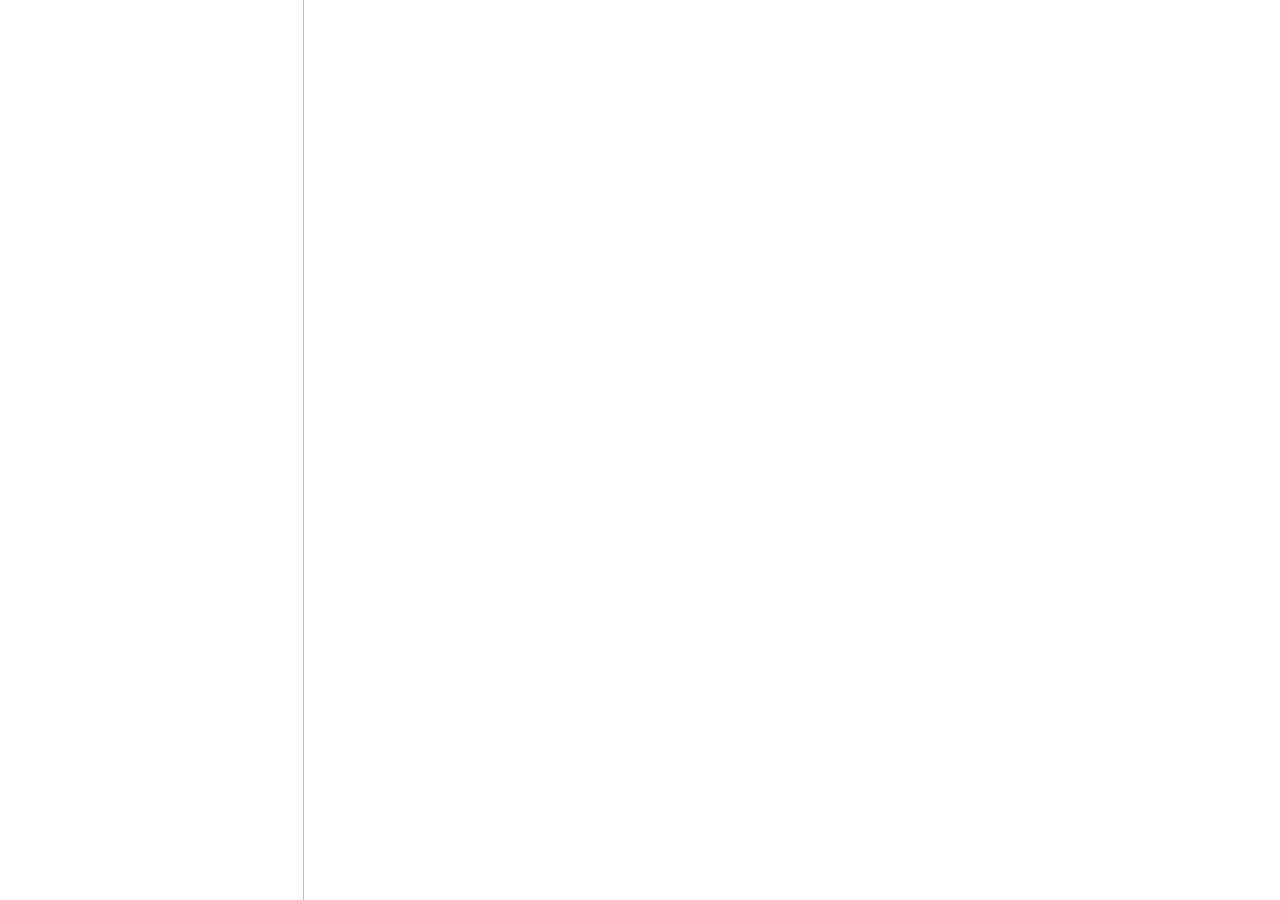
==== commit 371e0476: "---" ====
--- a/chats.html
+++ b/chats.html
@@ -9,57 +9,16 @@
     <link rel="stylesheet" href="./general/adaptive.css">
 </head>
 <body>
+<div class="sidebar">
+
+</div>
 <div class="right-side">
-    <div class="path">
-        <p>Чаты</p>
-        <svg onclick="document.querySelector('.burger-menu').classList.toggle('active')" width="24" height="24"
-             viewBox="0 0 24 24" fill="none" xmlns="http://www.w3.org/2000/svg">
-            <path fill-rule="evenodd" clip-rule="evenodd"
-                  d="M3 5C3 4.44772 3.44772 4 4 4L20 4C20.5523 4 21 4.44772 21 5C21 5.55229 20.5523 6 20 6L4 6C3.44772 6 3 5.55228 3 5Z"
-                  fill="#14181F"/>
-            <path fill-rule="evenodd" clip-rule="evenodd"
-                  d="M3 12C3 11.4477 3.44772 11 4 11L20 11C20.5523 11 21 11.4477 21 12C21 12.5523 20.5523 13 20 13L4 13C3.44772 13 3 12.5523 3 12Z"
-                  fill="#14181F"/>
-            <path fill-rule="evenodd" clip-rule="evenodd"
-                  d="M3 19C3 18.4477 3.44772 18 4 18L20 18C20.5523 18 21 18.4477 21 19C21 19.5523 20.5523 20 20 20L4 20C3.44772 20 3 19.5523 3 19Z"
-                  fill="#14181F"/>
-        </svg>
-        <div class="burger-menu">
-        </div>
-    </div>
-    <div class="title">
-        <h1>Список чатов</h1>
-        <p>Все чаты в которых вы присутствуете или создали.</p>
-    </div>
-    <div class="search-cont">
-        <label>
-            <svg width="20" height="20" viewBox="0 0 20 20" fill="none" xmlns="http://www.w3.org/2000/svg">
-                <path d="M14.5834 14.5833L18.3334 18.3333" stroke="#14181F" stroke-width="1.5" stroke-linecap="round"
-                      stroke-linejoin="round"/>
-                <path d="M16.6667 9.16667C16.6667 5.02453 13.3089 1.66667 9.16675 1.66667C5.02461 1.66667 1.66675 5.02453 1.66675 9.16667C1.66675 13.3088 5.02461 16.6667 9.16675 16.6667C13.3089 16.6667 16.6667 13.3088 16.6667 9.16667Z"
-                      stroke="#14181F" stroke-width="1.5" stroke-linejoin="round"/>
-            </svg>
-            <input type="text" placeholder="Поиск чата">
-        </label>
-        <button>
-            <svg width="20" height="20" viewBox="0 0 20 20" fill="none" xmlns="http://www.w3.org/2000/svg">
-                <path d="M10 3.33333V16.6667" stroke="white" stroke-width="1.5" stroke-linecap="round"
-                      stroke-linejoin="round"/>
-                <path d="M3.33334 10H16.6667" stroke="white" stroke-width="1.5" stroke-linecap="round"
-                      stroke-linejoin="round"/>
-            </svg>
-            <p>Создать новый чат</p>
-        </button>
-    </div>
-    <div class="chat-table">
-        <div class="first-row">
-            <p>Название</p>
-            <p>Последняя активность</p>
-        </div>
-    </div>
+
 </div>
-<script src="/general/config.js"></script>
-<script src="/general/sidebar.js"></script>
-<script src="/chat-list/chat-list.js"></script>
+<div class="scripts">
+    <script src="/general/config.js"></script>
+    <script src="/general/sidebar.js"></script>
+    <script src="/chat-list/chat-list.js"></script>
+</div>
 </body>
 </html>
--- a/general/general-style.css
+++ b/general/general-style.css
@@ -101,6 +101,7 @@
 .burger-menu .resent-chats .option span{
     flex-direction: row;
     height: 100%;
+    width: 100%;
     align-items: center;
     gap: 15px;
 }
